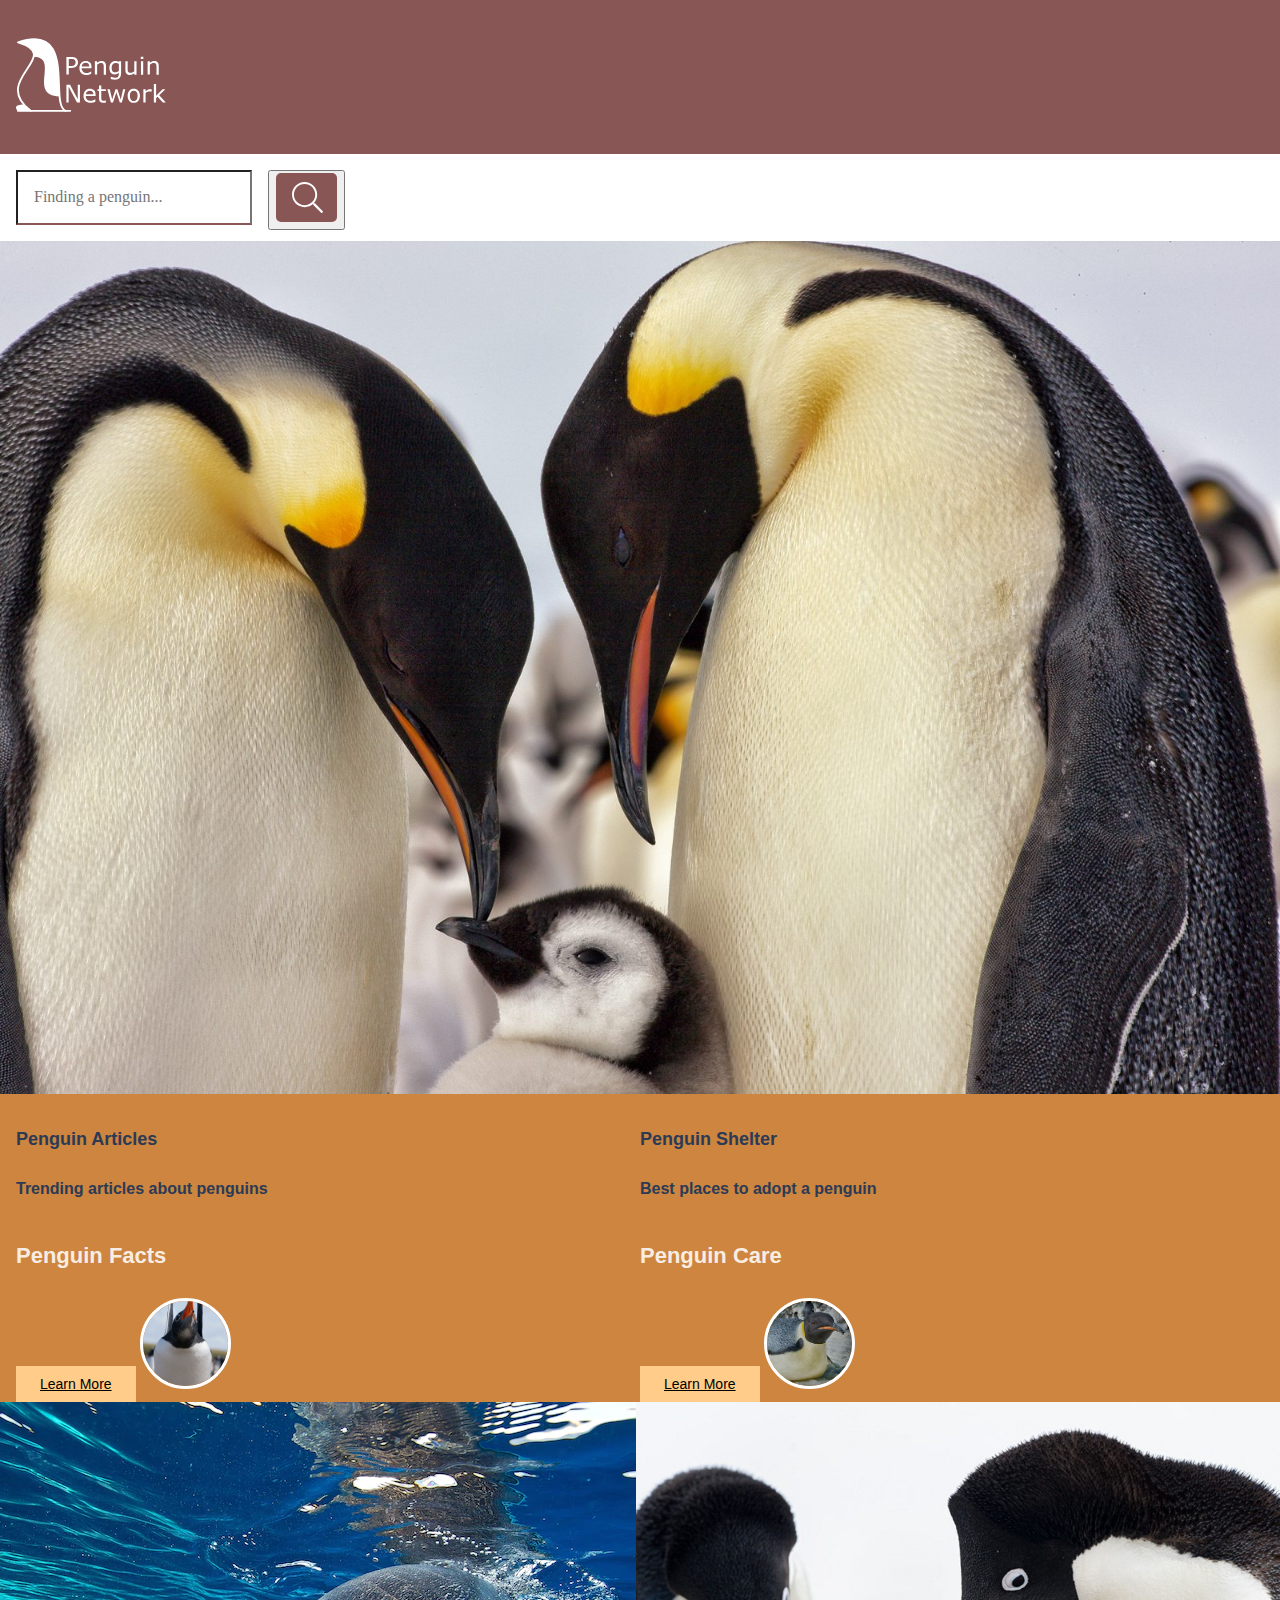
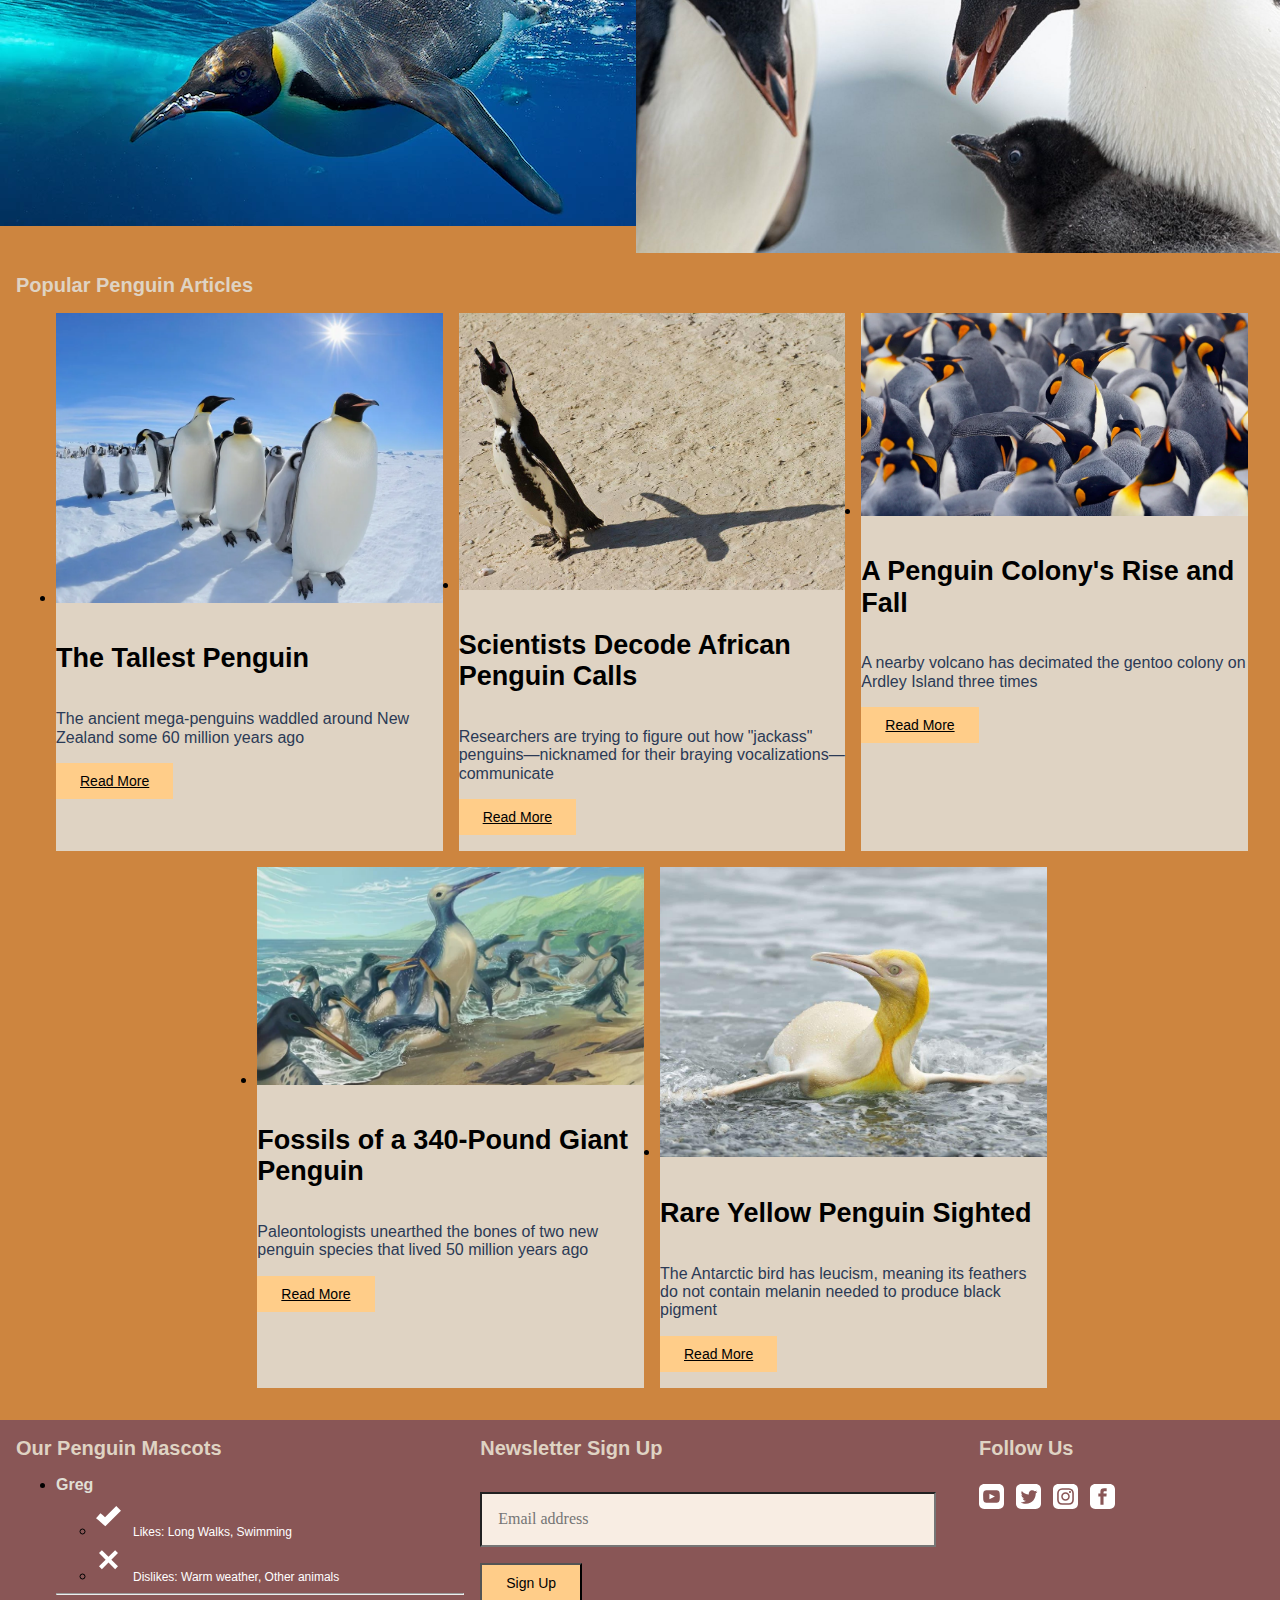
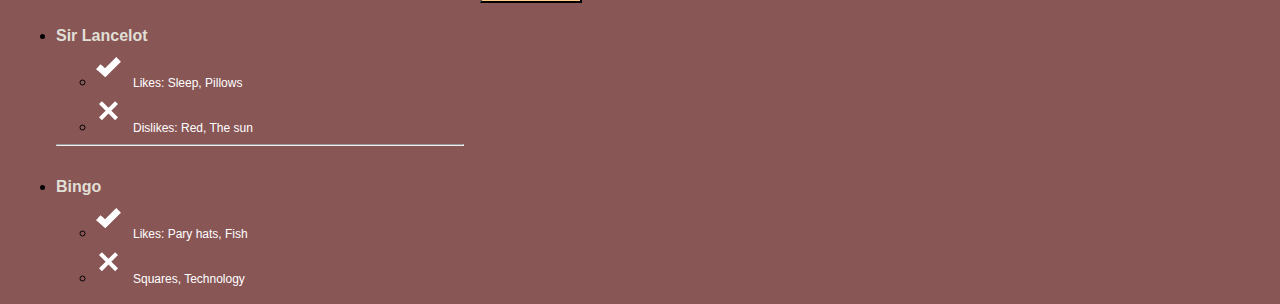
==== deploy/index.html @ 0d928af8 "ee" ====
<!doctype html>
<html lang="en">

  <head>
    <meta charset="UTF-8">
    <meta name="viewport" content="width=device-width, initial-scale=1.0">
    <meta http-equiv="X-UA-Compatible" content="ie=edge">
    <link rel="stylesheet" href="css/styles.css">
    <title>Penguin Network</title>
  </head>

  <body>

<!---HEADER -->

  <header class="header">
    <div class="container">
      <div class="content">
        <img class="pn" src="img/icon/pn.svg" alt="logo">
      </div>
    </div>
  </header>

<!---SEARCH BAR-->
<section class="background-white">
   <div class="container">
      <div class="content">
        <form action="#">
          <input class="search" type="text" placeholder="Finding a penguin..." name="search">
          <button class="search-icon" type="submit"><img src="img/icon/searchicon.svg" alt="search icon"></button>
        </form>
      </div>
    </div>
</section>

<!--- HERO  -->
<section>
  <img class="large-images" src="img/main/penguinhero.jpeg" alt="hero image">
  
<!--- UNDER HERO-->  
    <div class="container">
      <div class="infopage content">
        
        <div class="trending">
          <h5 class="penguin18">Penguin Articles</h5>
          <p class="penguin16">Trending articles about penguins</p>
        </div>
          <a href="#" hidden>Details <img class="icon" src="img/icon/arrow.svg" alt="right chevron width="></a>
     
         <div class="shelter">
          <h5 class="penguin18">Penguin Shelter</h5>
          <p class="penguin16">Best places to adopt a penguin</p>
         </div>
           <a href="#" hidden>Details <img src="img/icon/arrow.svg" alt="right chevron width="></a>  
     
      </div>
        
     </div>

     
</section>

<!-- MIDDLE BARS-->
<section>
  <div class="container">
  <div class="middle content">

  
          <div class="facts">
            <h4 class="h4">Penguin Facts</h4>
            <a href="#" class="button">Learn More</a>
            <img class="round-img" src="img/main/penguincircle1.jpeg" alt="penguin shouting">
        </div>


    
     
          <div class="care">
            <h4 class="h4">Penguin Care</h4>
            <a href="#" class="button">Learn More</a>
          <img class="round-img" src="img/main/penguincircle2.jpeg" alt="blank faced penguin">
        </div>
   
      </div>
  </div>
</section>

<!--- MAIN IMAGES-->
<section class="center">
  <div>
   <img class="swim large-images" src="img/main/penguinmain1.png" alt="penguin swimming">
  </div>

  <div>
    <img class="three large-images" src="img/main/penguinmain2.jpeg" alt="wide eyed penguins">
  </div>

  <div>
  <img hidden class="large-images" src="img/main/penguinmain3.jpeg" alt="three penguins">
  </div>

</section>

<!--- ARTICLE SECTION-->
<section>
  <div class="articles container">
    <div class="content">
  <h2 class="h2">Popular Penguin Articles</h2>

<!--- ARTICLES -->
    <ul>
      <li class="tall article">
        <img class="large-images" src="img/main/penguinarticle1.png" alt="the tallest penguin">
          <h4 class="article-name">The Tallest Penguin</h4>
          <p class="article-text">The ancient mega-penguins waddled around New Zealand some 60 million years ago</p>
          <a href="#" class="button">Read More</a>
      </li>


      <li class="call article">
        <img class="large-images" src="img/main/penguinarticle2.jpeg" alt="penguin call">      
           <h4 class="article-name">Scientists Decode African Penguin Calls</h4>
           <p class="article-text">Researchers are trying to figure out how "jackass" penguins—nicknamed for their braying vocalizations—communicate</p>
           <a href="#" class="button">Read More</a>    
      </li>
  

      <li class="rise article">
        <img class="large-images" src="img/main/penguinarticle3.png" alt="penguin colony">
           <h4 class="article-name">A Penguin Colony's Rise and Fall</h4>
           <p class="article-text">A nearby volcano has decimated the gentoo colony on Ardley Island three times</p>
           <a href="#" class="button">Read More</a>
      </li>

      <li class="fossil article">
        <img class="large-images" src="img/main/penguinarticle4.png" alt="penguin fossil">
          <h4 class="article-name">Fossils of a 340-Pound Giant Penguin</h4>
          <p class="article-text">Paleontologists unearthed the bones of two new penguin species that lived 50 million years ago</p>
          <a href="#" class="button">Read More</a>
      </li>
        
      <li class="rare article">
        <img class="large-images" src="img/main/penguinarticle5.jpeg" alt="yellow penguin">
          <h4 class="article-name">Rare Yellow Penguin Sighted</h4>
          <p class="article-text">The Antarctic bird has leucism, meaning its feathers do not contain melanin needed to produce black pigment</p>
          <a href="#" class="button">Read More</a>
      </li>
    </ul>
  </div>
</div>

  </section>


<!---FOOTER-->

<!--PENGUIN NAMES-->
<footer class="background-red">
  <div class="container">
    <div class="bottom content">

      <div>
        <h2 class="h2">Our Penguin Mascots</h2>
         
        <div class="greg">
          <ul class="greg">
            <li><span class="penguin-name">Greg</span>
              <ul>
                <li>
                  <img class="icon" src="img/icon/checkmark.svg" alt="checkmark">
                  <span class="text">Likes: Long Walks, Swimming</span>
                </li>

                <li>
                  <img class="icon" src="img/icon/x.svg" alt="x">
                  <span class="text">Dislikes: Warm weather, Other animals</span>
                </li>
              </ul>
              <hr>
            </li>
          </ul>
        </div>
      </div>


      <div class="sir">
        <ul>
        <li><span class="penguin-name">Sir Lancelot</span>
          <ul>
            <li>
              <img class="icon" src="img/icon/checkmark.svg" alt="checkmark">
              <span class="text">Likes: Sleep, Pillows</span>
              </li>
              
              <li>
              <img class="icon" src="img/icon/x.svg" alt="x">
              <span class="text">Dislikes: Red, The sun</span>
              </li>
            </ul>
            <hr>
        </li>
      </ul>
     </div>


     <div class="bingo">
      <ul>
        <li><span class="penguin-name">Bingo</span>
          <ul>
            <li>
              <img class="icon" src="img/icon/checkmark.svg" alt="checkmark">
              <span class="text">Likes: Pary hats, Fish</span>
            </li>
              <li>
                <img class="icon" src="img/icon/x.svg" alt="x">
                <span class="text">Squares, Technology</span>
              </li>
           </ul>
          </li>
         </ul>
        </div>


<!--SIGN UP-->
<div class="container">
  <div class="content">
    <div class="signup">
    <h2 class="h2">Newsletter Sign Up</h2>
        <form action="#">
          <input class="input" type="text" placeholder="Email address" name="mail" required>
      
            <input type="button" class="button" value="Sign Up">
    
      </form>
    </div>
 </div>
</div>


<!-- SOCIAL MEDIA-->
<div class="container">
  <div class="content">
    <div class="follow">
      <h2 class="h2">Follow Us</h2>
        <img class="icon" src="img/icon/youtube.svg" alt="youtube icon">
        <img class="icon" src="img/icon/twitter.svg" alt="twitter icon">
        <img class="icon" src="img/icon/instagram.svg" alt="instagram icon">
        <img class="icon" src="img/icon/facebook.svg" alt="facebook icon">
    </div>
   </div>
  </div>


   </div>
   </div>




</footer>


    <script src="js/scripts-min.js"></script>
  </body>
</html>
---- deploy/css/styles.css ----
/* =============
    Mixins
============= */
/* ---------------- Font Sizing ---------------- */
html {
  font-size: 100%;
}

/* ---------------- Media Queries ---------------- */
/* =============
    Variables
============= */
/*! normalize.css v8.0.1 | MIT License | github.com/necolas/normalize.css */
/* Document
   ========================================================================== */
/**
 * 1. Correct the line height in all browsers.
 * 2. Prevent adjustments of font size after orientation changes in iOS.
 */
html {
  line-height: 1.15; /* 1 */
  -webkit-text-size-adjust: 100%; /* 2 */
}

/* Sections
   ========================================================================== */
/**
 * Remove the margin in all browsers.
 */
body {
  margin: 0;
}

/**
 * Render the `main` element consistently in IE.
 */
main {
  display: block;
}

/**
 * Correct the font size and margin on `h1` elements within `section` and
 * `article` contexts in Chrome, Firefox, and Safari.
 */
h1 {
  font-size: 2em;
  margin: 0.67em 0;
}

/* Grouping content
   ========================================================================== */
/**
 * 1. Add the correct box sizing in Firefox.
 * 2. Show the overflow in Edge and IE.
 */
hr {
  box-sizing: content-box; /* 1 */
  height: 0; /* 1 */
  overflow: visible; /* 2 */
}

/**
 * 1. Correct the inheritance and scaling of font size in all browsers.
 * 2. Correct the odd `em` font sizing in all browsers.
 */
pre {
  font-family: monospace, monospace; /* 1 */
  font-size: 1em; /* 2 */
}

/* Text-level semantics
   ========================================================================== */
/**
 * Remove the gray background on active links in IE 10.
 */
a {
  background-color: transparent;
}

/**
 * 1. Remove the bottom border in Chrome 57-
 * 2. Add the correct text decoration in Chrome, Edge, IE, Opera, and Safari.
 */
abbr[title] {
  border-bottom: none; /* 1 */
  text-decoration: underline; /* 2 */
  text-decoration: underline dotted; /* 2 */
}

/**
 * Add the correct font weight in Chrome, Edge, and Safari.
 */
b,
strong {
  font-weight: bolder;
}

/**
 * 1. Correct the inheritance and scaling of font size in all browsers.
 * 2. Correct the odd `em` font sizing in all browsers.
 */
code,
kbd,
samp {
  font-family: monospace, monospace; /* 1 */
  font-size: 1em; /* 2 */
}

/**
 * Add the correct font size in all browsers.
 */
small {
  font-size: 80%;
}

/**
 * Prevent `sub` and `sup` elements from affecting the line height in
 * all browsers.
 */
sub,
sup {
  font-size: 75%;
  line-height: 0;
  position: relative;
  vertical-align: baseline;
}

sub {
  bottom: -0.25em;
}

sup {
  top: -0.5em;
}

/* Embedded content
   ========================================================================== */
/**
 * Remove the border on images inside links in IE 10.
 */
img {
  border-style: none;
}

/* Forms
   ========================================================================== */
/**
 * 1. Change the font styles in all browsers.
 * 2. Remove the margin in Firefox and Safari.
 */
button,
input,
optgroup,
select,
textarea {
  font-family: inherit; /* 1 */
  font-size: 100%; /* 1 */
  line-height: 1.15; /* 1 */
  margin: 0; /* 2 */
}

/**
 * Show the overflow in IE.
 * 1. Show the overflow in Edge.
 */
button,
input { /* 1 */
  overflow: visible;
}

/**
 * Remove the inheritance of text transform in Edge, Firefox, and IE.
 * 1. Remove the inheritance of text transform in Firefox.
 */
button,
select { /* 1 */
  text-transform: none;
}

/**
 * Correct the inability to style clickable types in iOS and Safari.
 */
button,
[type=button],
[type=reset],
[type=submit] {
  -webkit-appearance: button;
}

/**
 * Remove the inner border and padding in Firefox.
 */
button::-moz-focus-inner,
[type=button]::-moz-focus-inner,
[type=reset]::-moz-focus-inner,
[type=submit]::-moz-focus-inner {
  border-style: none;
  padding: 0;
}

/**
 * Restore the focus styles unset by the previous rule.
 */
button:-moz-focusring,
[type=button]:-moz-focusring,
[type=reset]:-moz-focusring,
[type=submit]:-moz-focusring {
  outline: 1px dotted ButtonText;
}

/**
 * Correct the padding in Firefox.
 */
fieldset {
  padding: 0.35em 0.75em 0.625em;
}

/**
 * 1. Correct the text wrapping in Edge and IE.
 * 2. Correct the color inheritance from `fieldset` elements in IE.
 * 3. Remove the padding so developers are not caught out when they zero out
 *    `fieldset` elements in all browsers.
 */
legend {
  box-sizing: border-box; /* 1 */
  color: inherit; /* 2 */
  display: table; /* 1 */
  max-width: 100%; /* 1 */
  padding: 0; /* 3 */
  white-space: normal; /* 1 */
}

/**
 * Add the correct vertical alignment in Chrome, Firefox, and Opera.
 */
progress {
  vertical-align: baseline;
}

/**
 * Remove the default vertical scrollbar in IE 10+.
 */
textarea {
  overflow: auto;
}

/**
 * 1. Add the correct box sizing in IE 10.
 * 2. Remove the padding in IE 10.
 */
[type=checkbox],
[type=radio] {
  box-sizing: border-box; /* 1 */
  padding: 0; /* 2 */
}

/**
 * Correct the cursor style of increment and decrement buttons in Chrome.
 */
[type=number]::-webkit-inner-spin-button,
[type=number]::-webkit-outer-spin-button {
  height: auto;
}

/**
 * 1. Correct the odd appearance in Chrome and Safari.
 * 2. Correct the outline style in Safari.
 */
[type=search] {
  -webkit-appearance: textfield; /* 1 */
  outline-offset: -2px; /* 2 */
}

/**
 * Remove the inner padding in Chrome and Safari on macOS.
 */
[type=search]::-webkit-search-decoration {
  -webkit-appearance: none;
}

/**
 * 1. Correct the inability to style clickable types in iOS and Safari.
 * 2. Change font properties to `inherit` in Safari.
 */
::-webkit-file-upload-button {
  -webkit-appearance: button; /* 1 */
  font: inherit; /* 2 */
}

/* Interactive
   ========================================================================== */
/*
 * Add the correct display in Edge, IE 10+, and Firefox.
 */
details {
  display: block;
}

/*
 * Add the correct display in all browsers.
 */
summary {
  display: list-item;
}

/* Misc
   ========================================================================== */
/**
 * Add the correct display in IE 10+.
 */
template {
  display: none;
}

/**
 * Add the correct display in IE 10.
 */
[hidden] {
  display: none;
}

/* =============
    Base
============= */
.large-images {
  width: 100%;
}

.container {
  display: grid;
  grid-template-columns: 16px auto 16px;
  grid-template-areas: ". content .";
}

.content {
  grid-area: content;
}

.background {
  background-color: #5B4848;
}

.background-white {
  background-color: white;
}

.background-tan {
  background-color: #DFD3C3;
}

.background-darktan {
  background-color: #D0B8A8;
}

.background-red {
  background-color: #895656;
}

body {
  background-color: red;
}

@media (min-width: 576px) {
  body {
    background-color: green;
  }
}
@media (min-width: 768px) {
  body {
    background-color: purple;
  }
}
@media (min-width: 992px) {
  body {
    background-color: indianred;
  }
}
@media (min-width: 1200px) {
  body {
    background-color: peru;
  }
}
@media (min-width: 1400px) {
  body {
    background-color: blue;
  }
}
/* =============
    Typography
============= */
.h2 {
  color: #DFD3C3;
  font-family: "Oxygen", sans-serif;
  font-size: 20px;
  font-weight: bold;
}

.penguin-name {
  color: #E0DFD5;
  font-family: "Oxygen", sans-serif;
  font-size: 16px;
  font-weight: bold;
}

.article-name {
  color: #000000;
  font-family: "Oxygen", sans-serif;
  font-size: 27px;
  font-weight: bold;
}

.article-text {
  color: #2B3A55;
  font-family: "Oxygen", sans-serif;
  font-size: 16px;
}

.text {
  color: #FFFFFF;
  font-family: "Oxygen", sans-serif;
  font-size: 12px;
}

.h4 {
  color: #F8EDE3;
  font-family: "Oxygen", sans-serif;
  font-size: 22px;
}

.penguin18 {
  color: #2B3A55;
  font-family: "Oxygen", sans-serif;
  font-size: 18px;
  font-weight: bold;
}

.penguin16 {
  color: #2B3A55;
  font-family: "Oxygen", sans-serif;
  font-size: 16px;
  font-weight: bold;
}

/* =============
    Buttons
============= */
.button {
  background-color: #FFCD89;
  color: #000000;
  padding: 10px 24px;
  text-align: center;
  display: inline-block;
  font-family: "Oxygen", sans-serif;
  font-size: 14px;
}

.input {
  padding: 16px 16px;
  margin-top: 16px;
  margin-bottom: 16px;
  background-color: #F8EDE3;
  color: #2B3A55;
  width: 90%;
}

.icon {
  width: 25px;
  height: 25px;
  margin-top: 8px;
  margin-bottom: 8px;
  margin-right: 8px;
}

.search {
  background-color: #FFFFFF;
  padding: 16px 16px;
  margin-top: 16px;
  margin-bottom: 16px;
  color: #895656;
  width: max-content;
  border-bottom: 2px solid #895656;
}

.search-icon {
  margin-top: 16px;
  margin-bottom: 16px;
  margin-left: 16px;
  margin-right: 16px;
  position: absolute;
}

.pn {
  width: 150px;
  height: 150px;
}

/* =============
    Forms
============= */
[type=text], [type=password], [type=date], [type=datetime], [type=datetime-local], [type=month], [type=week], [type=email], [type=number], [type=search], [type=tel], [type=time], [type=url], [type=color], textarea {
  box-shadow: none;
}

[type=text]:focus, [type=password]:focus, [type=date]:focus, [type=datetime]:focus, [type=datetime-local]:focus, [type=month]:focus, [type=week]:focus, [type=email]:focus, [type=number]:focus, [type=search]:focus, [type=tel]:focus, [type=time]:focus, [type=url]:focus, [type=color]:focus, textarea:focus {
  box-shadow: none;
}

input[type=text],
input[type=email],
input[type=password],
textarea {
  -webkit-appearance: none;
}

/* =============
    Navigation
============= */
/* =============
    Header
============= */
.header {
  background-color: #895656;
  width: 100%;
}

/* =============
    Footer
============= */
.footer {
  background-color: #895656;
  margin-top: 24px;
  margin-right: 16px;
  margin-left: 16px;
  padding-top: 16px;
  padding-bottom: 16px;
}

.right {
  position: absolute;
  left: 71%;
}

@media (min-width: 768px) {
  .bottom {
    display: grid;
    grid-template-columns: repeat(2 1fr);
    grid-template-areas: "m1 m2" "m3 m4" "m5 .";
  }
  .bottom .greg {
    grid-area: m1;
  }
  .bottom .signup {
    grid-area: m2;
  }
  .bottom .sir {
    grid-area: m3;
  }
  .bottom .follow {
    grid-area: m4;
  }
  .bottom .bingo {
    grid-area: m5;
  }
}
@media (min-width: 992px) {
  .bottom {
    display: grid;
    grid-template-columns: repeat(2 1fr);
    grid-template-areas: "m1 m2" "m3 m4" "m5 .";
  }
  .bottom .greg {
    grid-area: m1;
  }
  .bottom .signup {
    grid-area: m2;
  }
  .bottom .sir {
    grid-area: m3;
  }
  .bottom .follow {
    grid-area: m4;
  }
  .bottom .bingo {
    grid-area: m5;
  }
}
@media (min-width: 1200px) {
  .bottom {
    display: grid;
    grid-template-columns: repeat(3 1fr);
    grid-template-areas: "m1 m2 m4" "m3 . ." "m5 . .";
  }
  .bottom .greg {
    grid-area: m1;
  }
  .bottom .signup {
    grid-area: m2;
  }
  .bottom .sir {
    grid-area: m3;
  }
  .bottom .follow {
    grid-area: m4;
  }
  .bottom .bingo {
    grid-area: m5;
  }
}

/* =============
    Articles
============= */
.article {
  background-color: #DFD3C3;
  padding-top: 0px;
  padding-right: 0px;
  padding-bottom: 16px;
  padding-left: 0px;
}

@media (min-width: 768px) {
  .articles ul {
    display: grid;
    grid-template-columns: 4 repeat 1fr;
    grid-template-areas: "a1 a1 a2 a2" "a3 a3 a4 a4" ". a5 a5 .";
  }
  .articles ul .tall {
    grid-area: a1;
  }
  .articles ul .call {
    grid-area: a2;
  }
  .articles ul .rise {
    grid-area: a3;
  }
  .articles ul .fossil {
    grid-area: a4;
  }
  .articles ul .rare {
    grid-area: a5;
  }
}
.articles ul .article {
  margin-right: 16px;
  margin-bottom: 16px;
}
@media (min-width: 1200px) {
  .articles ul {
    display: grid;
    grid-template-columns: repeat(6, 1fr);
    grid-template-areas: "a1 a1 a2 a2 a3 a3" ". a4 a4 a5 a5 .";
  }
  .articles ul .tall {
    grid-area: a1;
  }
  .articles ul .call {
    grid-area: a2;
  }
  .articles ul .rise {
    grid-area: a3;
  }
  .articles ul .fossil {
    grid-area: a4;
  }
  .articles ul .rare {
    grid-area: a5;
  }
}
/* =============
    Hero
============= */
@media (min-width: 768px) {
  .infopage {
    display: grid;
    grid-template-columns: repeat(5 1fr);
    grid-template-areas: "uh1 uh1 uh2 uh2 uh2";
  }
  .infopage .trending {
    grid-area: uh1;
  }
  .infopage .shelter {
    grid-area: uh2;
  }
}
@media (min-width: 992px) {
  .infopage {
    display: grid;
    grid-template-columns: repeat(2 1fr);
    grid-template-areas: "uh1 uh2";
  }
  .infopage .trending {
    grid-area: uh1;
  }
  .infopage .shelter {
    grid-area: uh2;
  }
}
@media (min-width: 1200px) {
  .infopage {
    display: grid;
    grid-template-columns: 1fr 1fr;
  }
}
@media (min-width: 1400px) {
  .infopage {
    display: grid;
    grid-template-columns: 1fr 1fr;
  }
}

@media (min-width: 768px) {
  .center {
    display: grid;
    grid-template-columns: repeat(4 1fr);
    grid-template-areas: " ce1 ce1 ce2 ce2";
  }
  .center .swim {
    grid-area: ce1;
  }
  .center .three {
    grid-area: ce2;
  }
}
@media (min-width: 992px) {
  .center {
    display: grid;
    grid-template-columns: repeat(4 1fr);
    grid-template-areas: " ce1 ce1 ce2 ce2";
  }
  .center .swim {
    grid-area: ce1;
  }
  .center .three {
    grid-area: ce2;
  }
}
@media (min-width: 1200px) {
  .center {
    display: grid;
    grid-template-columns: repeat(5 1fr);
    grid-template-areas: " ce1 ce1 ce1 ce2 ce2";
  }
  .center .swim {
    grid-area: ce1;
  }
  .center .three {
    grid-area: ce2;
  }
}
@media (min-width: 1400px) {
  .center {
    display: grid;
    grid-template-columns: 1fr 1fr;
  }
}

/* =============
    Middle Bars
============= */
.round-img {
  border-radius: 50px;
  object-fit: cover;
  object-position: 95% 100%;
  border-color: #FFFFFF;
  border-style: solid;
  width: 85px;
  height: 85px;
}

.section-middle {
  background-color: #895656;
  margin-top: 16px;
  margin-bottom: 16px;
  padding-top: 8px;
  padding-bottom: 8px;
}

@media (min-width: 768px) {
  .middle {
    display: grid;
    grid-template-columns: repeat(4 1fr);
    grid-template-areas: "f1 f1 f2 f2";
  }
  .middle .facts {
    grid-area: f1;
  }
  .middle .care {
    grid-area: f2;
  }
}
@media (min-width: 992px) {
  .middle {
    display: grid;
    grid-template-columns: repeat(4 1fr);
    grid-template-areas: "f1 f1 f2 f2";
  }
  .middle .facts {
    grid-area: f1;
  }
  .middle .care {
    grid-area: f2;
  }
}
@media (min-width: 1200px) {
  .middle {
    display: grid;
    grid-template-columns: repeat(4 1fr);
    grid-template-areas: "f1 f1 f2 f2";
  }
  .middle .facts {
    grid-area: f1;
  }
  .middle .care {
    grid-area: f2;
  }
}
.row {
  display: grid;
  grid-template-columns: auto auto;
  grid-gap: 16px;
}
.row .icon {
  grid-row: 1/3;
}
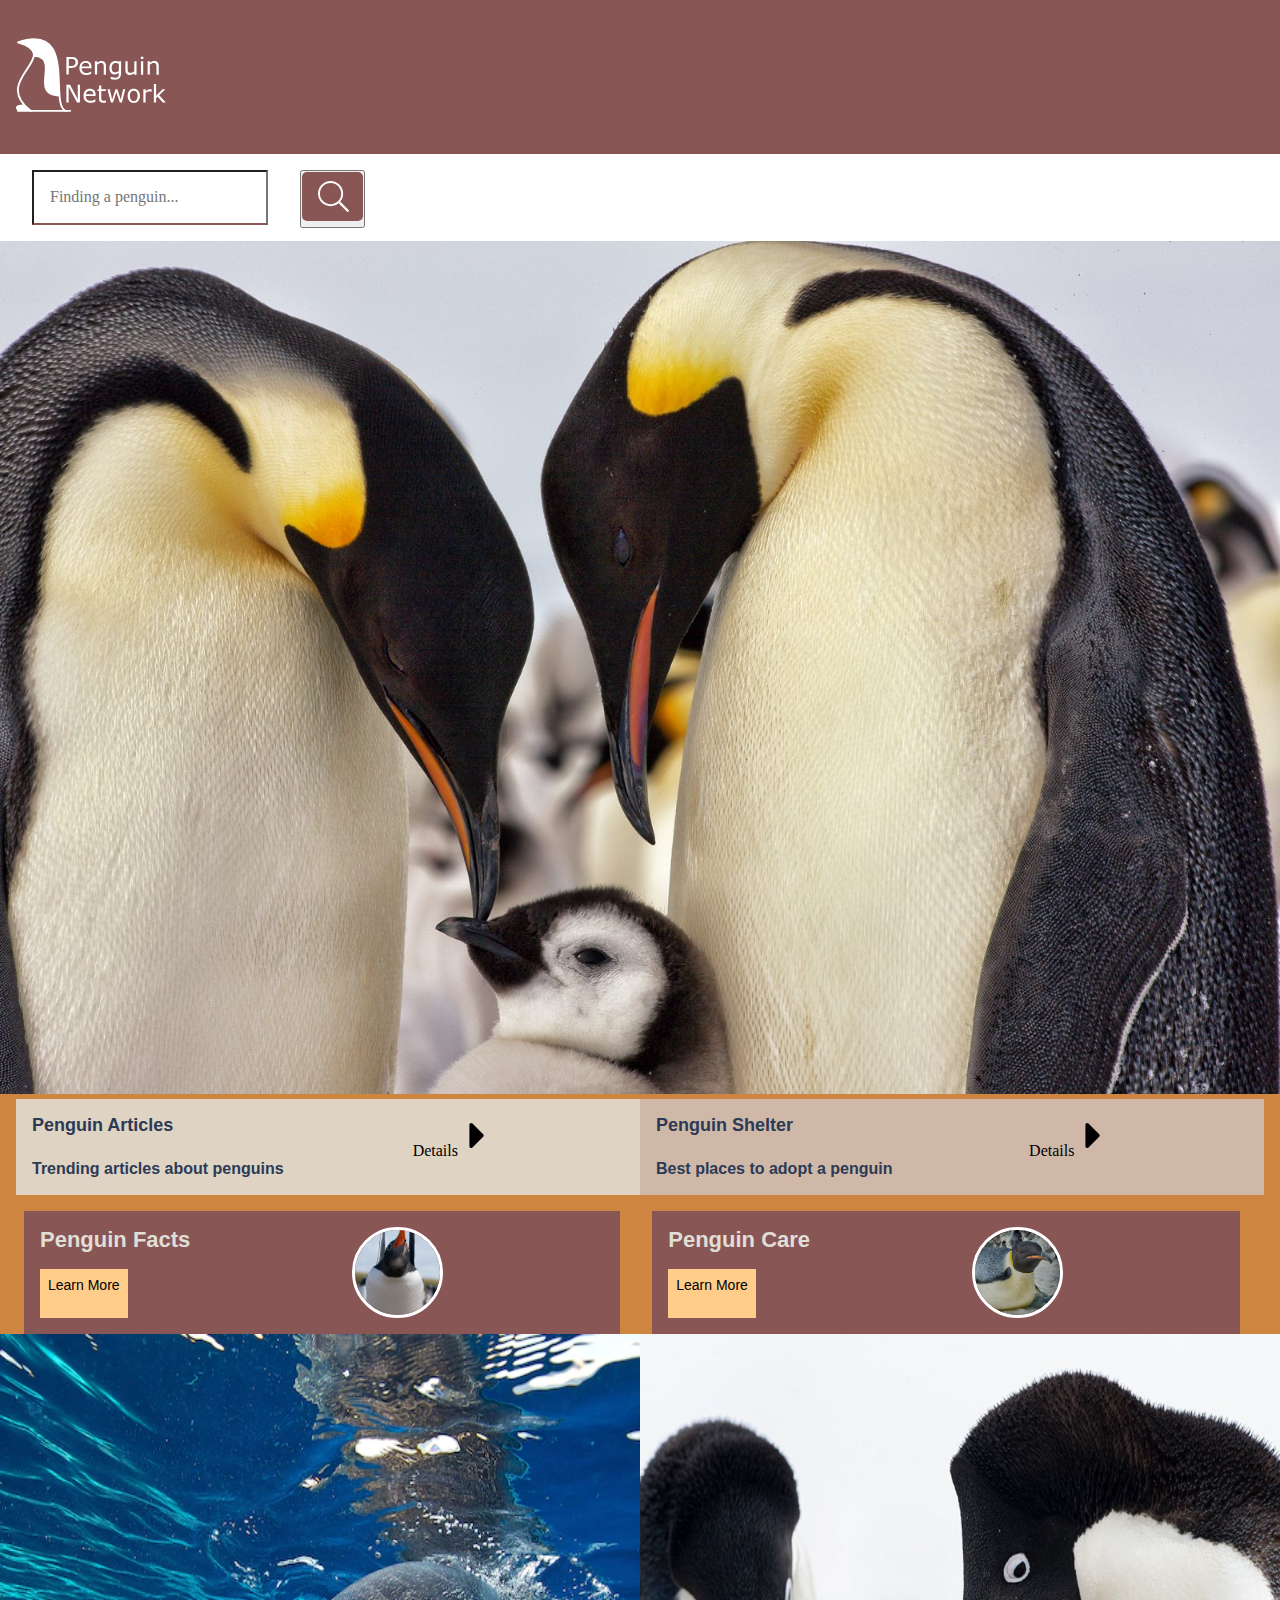
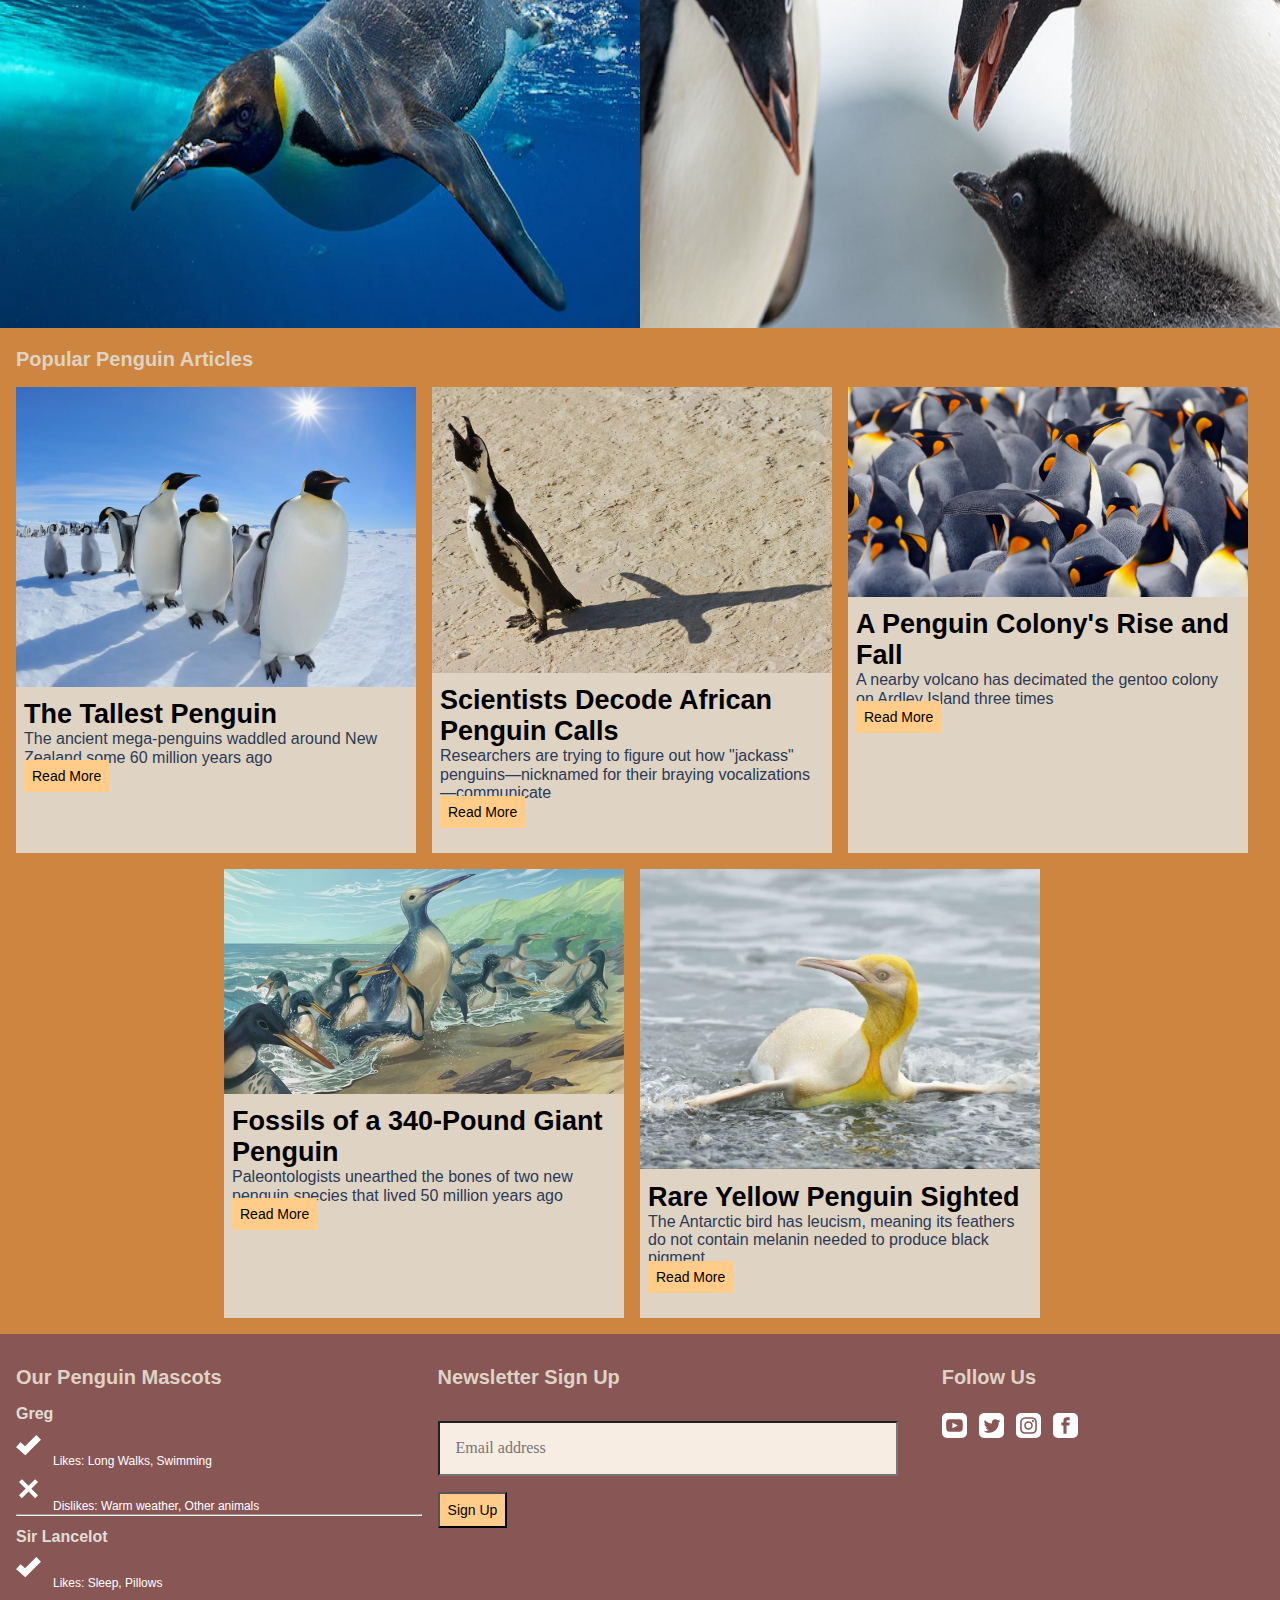
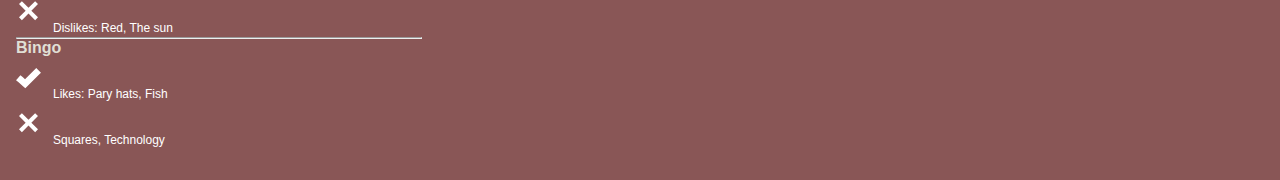
==== commit c4ad5ec7: "a" ====
--- a/deploy/index.html
+++ b/deploy/index.html
@@ -44,14 +44,16 @@
         <div class="trending">
           <h5 class="penguin18">Penguin Articles</h5>
           <p class="penguin16">Trending articles about penguins</p>
-        </div>
-          <a href="#" hidden>Details <img class="icon" src="img/icon/arrow.svg" alt="right chevron width="></a>
+          <a href="#">Details <img class="chevron icon" src="img/icon/arrow.svg" alt="right chevron"></a>
+        </div>
+         
      
          <div class="shelter">
           <h5 class="penguin18">Penguin Shelter</h5>
           <p class="penguin16">Best places to adopt a penguin</p>
+          <a href="#">Details <img class="chevron icon" src="img/icon/arrow.svg" alt="right chevron"></a>
          </div>
-           <a href="#" hidden>Details <img src="img/icon/arrow.svg" alt="right chevron width="></a>  
+
      
       </div>
         
@@ -66,19 +68,23 @@
   <div class="middle content">
 
   
-          <div class="facts">
-            <h4 class="h4">Penguin Facts</h4>
-            <a href="#" class="button">Learn More</a>
-            <img class="round-img" src="img/main/penguincircle1.jpeg" alt="penguin shouting">
+          <div class="bars facts section-middle">
+
+            <h4 class="texts h4">Penguin Facts</h4>
+            <a href="#" class="buttons button">Learn More</a>
+            
+            <img class="round round-img" src="img/main/penguincircle1.jpeg" alt="penguin shouting">
         </div>
 
 
     
      
-          <div class="care">
-            <h4 class="h4">Penguin Care</h4>
-            <a href="#" class="button">Learn More</a>
-          <img class="round-img" src="img/main/penguincircle2.jpeg" alt="blank faced penguin">
+          <div class="bars care section-middle">
+
+            <h4 class="texts h4">Penguin Care</h4>
+            <a href="#" class="buttons button">Learn More</a>
+            
+          <img class="round round-img" src="img/main/penguincircle2.jpeg" alt="blank faced penguin">
         </div>
    
       </div>
@@ -96,7 +102,7 @@
   </div>
 
   <div>
-  <img hidden class="large-images" src="img/main/penguinmain3.jpeg" alt="three penguins">
+  <img class="four large-images" src="img/main/penguinmain3.jpeg" alt="three penguins">
   </div>
 
 </section>
@@ -111,39 +117,49 @@
     <ul>
       <li class="tall article">
         <img class="large-images" src="img/main/penguinarticle1.png" alt="the tallest penguin">
+         <div class="article-box">
           <h4 class="article-name">The Tallest Penguin</h4>
           <p class="article-text">The ancient mega-penguins waddled around New Zealand some 60 million years ago</p>
           <a href="#" class="button">Read More</a>
+        </div>
       </li>
 
 
       <li class="call article">
         <img class="large-images" src="img/main/penguinarticle2.jpeg" alt="penguin call">      
+         <div class="article-box">
            <h4 class="article-name">Scientists Decode African Penguin Calls</h4>
            <p class="article-text">Researchers are trying to figure out how "jackass" penguins—nicknamed for their braying vocalizations—communicate</p>
            <a href="#" class="button">Read More</a>    
+         </div>  
       </li>
   
 
       <li class="rise article">
         <img class="large-images" src="img/main/penguinarticle3.png" alt="penguin colony">
-           <h4 class="article-name">A Penguin Colony's Rise and Fall</h4>
+        <div class="article-box">
+          <h4 class="article-name">A Penguin Colony's Rise and Fall</h4>
            <p class="article-text">A nearby volcano has decimated the gentoo colony on Ardley Island three times</p>
            <a href="#" class="button">Read More</a>
+        </div>   
       </li>
 
       <li class="fossil article">
         <img class="large-images" src="img/main/penguinarticle4.png" alt="penguin fossil">
+        <div class="article-box">
           <h4 class="article-name">Fossils of a 340-Pound Giant Penguin</h4>
           <p class="article-text">Paleontologists unearthed the bones of two new penguin species that lived 50 million years ago</p>
           <a href="#" class="button">Read More</a>
+        </div>  
       </li>
         
       <li class="rare article">
         <img class="large-images" src="img/main/penguinarticle5.jpeg" alt="yellow penguin">
+        <div class="article-box">
           <h4 class="article-name">Rare Yellow Penguin Sighted</h4>
           <p class="article-text">The Antarctic bird has leucism, meaning its feathers do not contain melanin needed to produce black pigment</p>
           <a href="#" class="button">Read More</a>
+        </div>  
       </li>
     </ul>
   </div>
@@ -155,7 +171,7 @@
 <!---FOOTER-->
 
 <!--PENGUIN NAMES-->
-<footer class="background-red">
+<footer class="footer">
   <div class="container">
     <div class="bottom content">
 
--- a/deploy/css/styles.css
+++ b/deploy/css/styles.css
@@ -356,6 +356,21 @@
   background-color: #895656;
 }
 
+* {
+  margin: 0;
+  padding: 0;
+}
+
+ul li {
+  list-style: none;
+}
+
+a {
+  padding: 0;
+  text-decoration: none;
+  color: #000;
+}
+
 body {
   background-color: red;
 }
@@ -393,6 +408,7 @@
   font-family: "Oxygen", sans-serif;
   font-size: 20px;
   font-weight: bold;
+  margin: 16px 0px;
 }
 
 .penguin-name {
@@ -400,10 +416,11 @@
   font-family: "Oxygen", sans-serif;
   font-size: 16px;
   font-weight: bold;
+  margin: 16px 0px;
 }
 
 .article-name {
-  color: #000000;
+  color: #000;
   font-family: "Oxygen", sans-serif;
   font-size: 27px;
   font-weight: bold;
@@ -416,13 +433,13 @@
 }
 
 .text {
-  color: #FFFFFF;
+  color: #fff;
   font-family: "Oxygen", sans-serif;
   font-size: 12px;
 }
 
 .h4 {
-  color: #F8EDE3;
+  color: #E0DFD5;
   font-family: "Oxygen", sans-serif;
   font-size: 22px;
 }
@@ -446,12 +463,12 @@
 ============= */
 .button {
   background-color: #FFCD89;
-  color: #000000;
-  padding: 10px 24px;
+  color: #000;
+  padding: 8px;
   text-align: center;
-  display: inline-block;
   font-family: "Oxygen", sans-serif;
   font-size: 14px;
+  width: fit-content;
 }
 
 .input {
@@ -471,13 +488,37 @@
   margin-right: 8px;
 }
 
+.pn {
+  width: 150px;
+  height: 150px;
+}
+
+/* =============
+    Forms
+============= */
+[type=text], [type=password], [type=date], [type=datetime], [type=datetime-local], [type=month], [type=week], [type=email], [type=number], [type=search], [type=tel], [type=time], [type=url], [type=color], textarea {
+  box-shadow: none;
+}
+
+[type=text]:focus, [type=password]:focus, [type=date]:focus, [type=datetime]:focus, [type=datetime-local]:focus, [type=month]:focus, [type=week]:focus, [type=email]:focus, [type=number]:focus, [type=search]:focus, [type=tel]:focus, [type=time]:focus, [type=url]:focus, [type=color]:focus, textarea:focus {
+  box-shadow: none;
+}
+
+input[type=text],
+input[type=email],
+input[type=password],
+textarea {
+  -webkit-appearance: none;
+}
+
+/* =============
+    Navigation
+============= */
 .search {
-  background-color: #FFFFFF;
+  background-color: white;
   padding: 16px 16px;
-  margin-top: 16px;
-  margin-bottom: 16px;
+  margin: 16px 16px;
   color: #895656;
-  width: max-content;
   border-bottom: 2px solid #895656;
 }
 
@@ -489,32 +530,6 @@
   position: absolute;
 }
 
-.pn {
-  width: 150px;
-  height: 150px;
-}
-
-/* =============
-    Forms
-============= */
-[type=text], [type=password], [type=date], [type=datetime], [type=datetime-local], [type=month], [type=week], [type=email], [type=number], [type=search], [type=tel], [type=time], [type=url], [type=color], textarea {
-  box-shadow: none;
-}
-
-[type=text]:focus, [type=password]:focus, [type=date]:focus, [type=datetime]:focus, [type=datetime-local]:focus, [type=month]:focus, [type=week]:focus, [type=email]:focus, [type=number]:focus, [type=search]:focus, [type=tel]:focus, [type=time]:focus, [type=url]:focus, [type=color]:focus, textarea:focus {
-  box-shadow: none;
-}
-
-input[type=text],
-input[type=email],
-input[type=password],
-textarea {
-  -webkit-appearance: none;
-}
-
-/* =============
-    Navigation
-============= */
 /* =============
     Header
 ============= */
@@ -528,11 +543,7 @@
 ============= */
 .footer {
   background-color: #895656;
-  margin-top: 24px;
-  margin-right: 16px;
-  margin-left: 16px;
-  padding-top: 16px;
-  padding-bottom: 16px;
+  padding: 16px 0px 32px 0px;
 }
 
 .right {
@@ -666,20 +677,60 @@
     grid-area: a5;
   }
 }
+.article-box {
+  padding: 8px 8px 16px 8px;
+}
+
 /* =============
     Hero
 ============= */
+.infopage .trending {
+  background-color: #DFD3C3;
+  padding: 16px 16px;
+}
+.infopage .shelter {
+  background-color: #D0B8A8;
+  padding: 16px 16px 24px;
+}
 @media (min-width: 768px) {
   .infopage {
     display: grid;
-    grid-template-columns: repeat(5 1fr);
-    grid-template-areas: "uh1 uh1 uh2 uh2 uh2";
+    grid-template-columns: repeat(3 1fr);
+    grid-template-areas: "uh1 uh2  uh2";
   }
   .infopage .trending {
     grid-area: uh1;
+    background-color: #DFD3C3;
+    padding: 16px 16px;
+    display: grid;
+    grid-template-columns: repeat 2 1fr;
+    grid-template-areas: "pt1 pt3" "pt2 pt3";
+  }
+  .infopage .trending .penguin18 {
+    grid-area: pt1;
+  }
+  .infopage .trending .penguin16 {
+    grid-area: pt2;
+  }
+  .infopage .trending .chevron {
+    grid-area: pt3;
   }
   .infopage .shelter {
     grid-area: uh2;
+    background-color: #D0B8A8;
+    padding: 16px 16px 16px;
+    display: grid;
+    grid-template-columns: repeat 2 1fr;
+    grid-template-areas: "pt1 pt3" "pt2 pt3";
+  }
+  .infopage .shelter .penguin18 {
+    grid-area: pt1;
+  }
+  .infopage .shelter .penguin16 {
+    grid-area: pt2;
+  }
+  .infopage .shelter .chevron {
+    grid-area: pt3;
   }
 }
 @media (min-width: 992px) {
@@ -690,9 +741,11 @@
   }
   .infopage .trending {
     grid-area: uh1;
+    background-color: #DFD3C3;
   }
   .infopage .shelter {
     grid-area: uh2;
+    background-color: #D0B8A8;
   }
 }
 @media (min-width: 1200px) {
@@ -716,9 +769,14 @@
   }
   .center .swim {
     grid-area: ce1;
+    height: 594px;
   }
   .center .three {
     grid-area: ce2;
+    height: 594px;
+  }
+  .center .four {
+    display: none;
   }
 }
 @media (min-width: 992px) {
@@ -733,6 +791,9 @@
   .center .three {
     grid-area: ce2;
   }
+  .center .four {
+    display: none;
+  }
 }
 @media (min-width: 1200px) {
   .center {
@@ -746,11 +807,24 @@
   .center .three {
     grid-area: ce2;
   }
+  .center .four {
+    display: none;
+  }
 }
 @media (min-width: 1400px) {
   .center {
     display: grid;
-    grid-template-columns: 1fr 1fr;
+    grid-template-columns: repeat(6 1fr);
+    grid-template-areas: " ce1 ce1 ce1 ce1 ce2 ce2" " ce1 ce1 ce1 ce1 ce3 ce3";
+  }
+  .center .swim {
+    grid-area: ce1;
+  }
+  .center .three {
+    grid-area: ce2;
+  }
+  .center .four {
+    grid-area: ce3;
   }
 }
 
@@ -765,14 +839,13 @@
   border-style: solid;
   width: 85px;
   height: 85px;
+  justify-content: right;
 }
 
 .section-middle {
   background-color: #895656;
-  margin-top: 16px;
-  margin-bottom: 16px;
-  padding-top: 8px;
-  padding-bottom: 8px;
+  margin: 16px 24px 0px 8px;
+  padding: 16px 16px 8px 8px;
 }
 
 @media (min-width: 768px) {
@@ -814,11 +887,18 @@
     grid-area: f2;
   }
 }
-.row {
+.bars {
   display: grid;
-  grid-template-columns: auto auto;
-  grid-gap: 16px;
-}
-.row .icon {
-  grid-row: 1/3;
-}
+  grid-template-columns: repeat(2 1fr);
+  grid-template-areas: "l1 l2" "l3 l2";
+  padding: 16px;
+}
+.bars .texts {
+  grid-area: l1;
+}
+.bars .round {
+  grid-area: l2;
+}
+.bars .buttons {
+  grid-area: l3;
+}
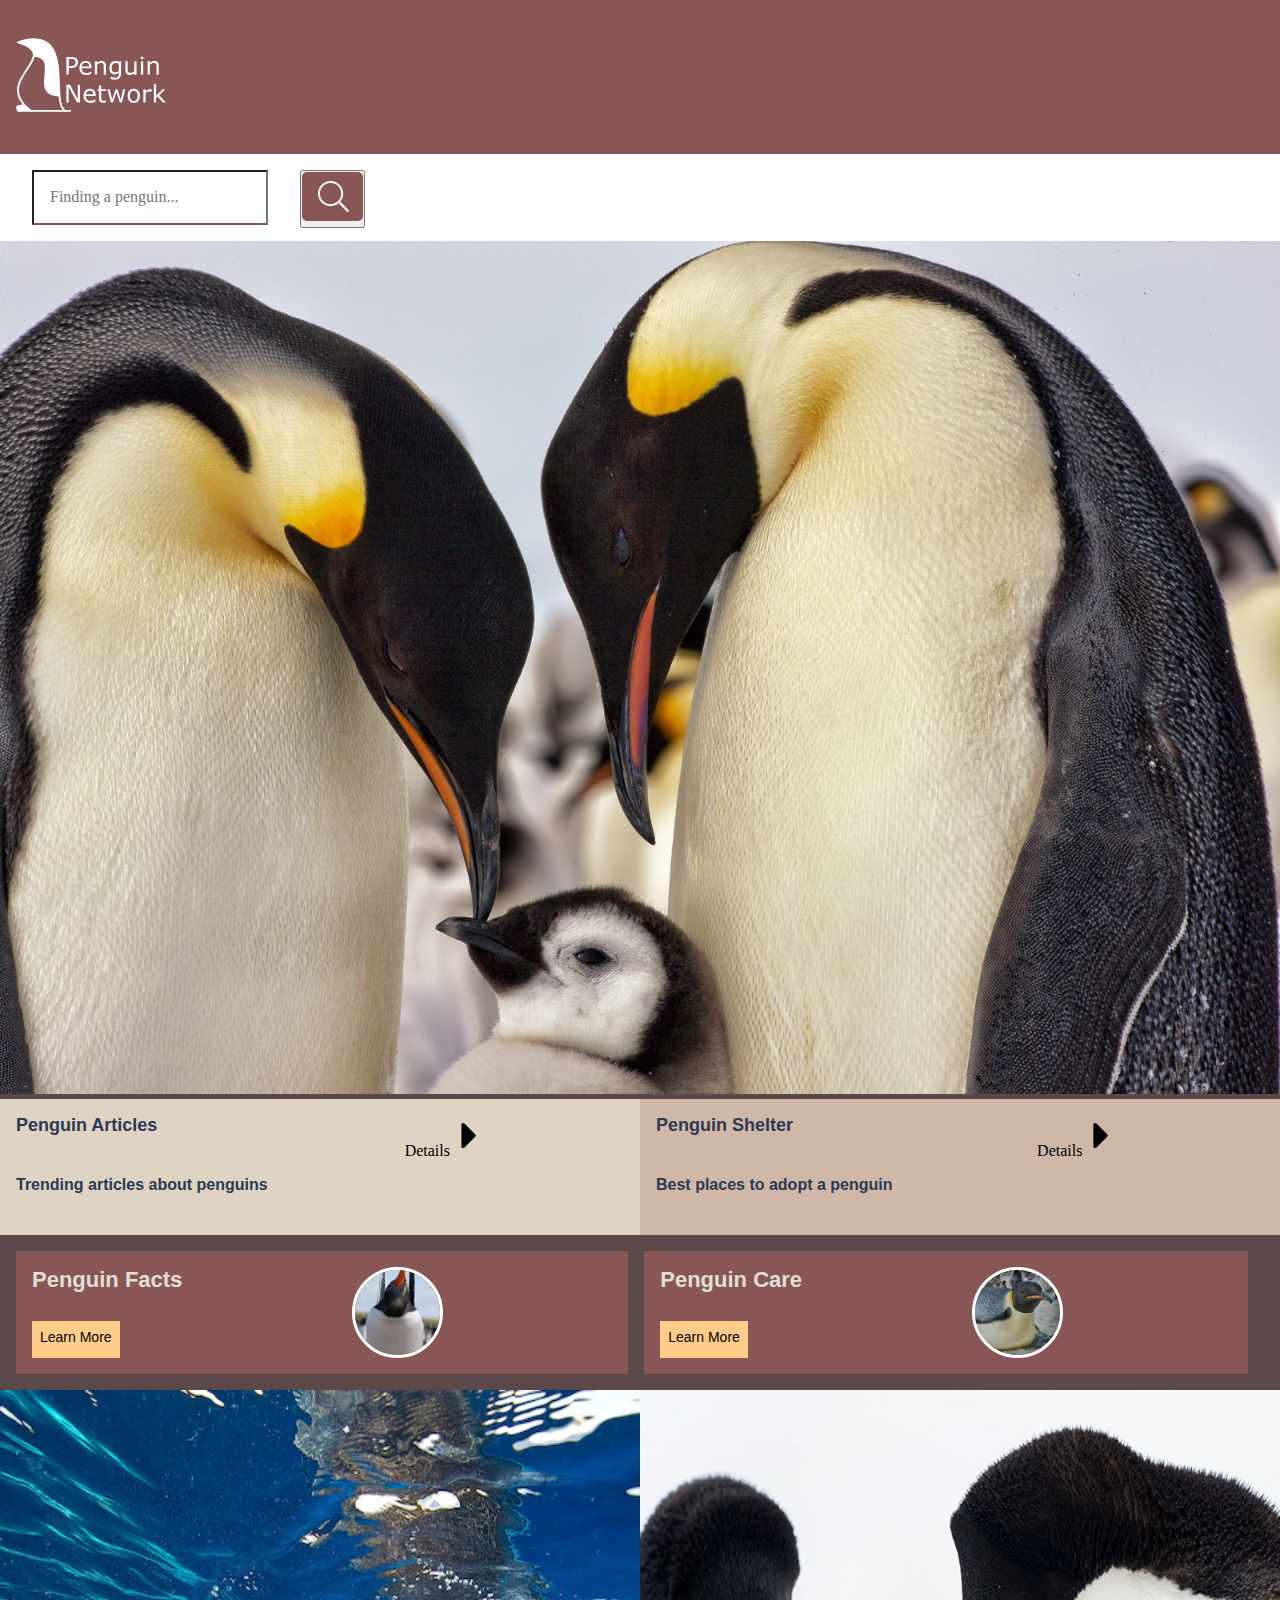
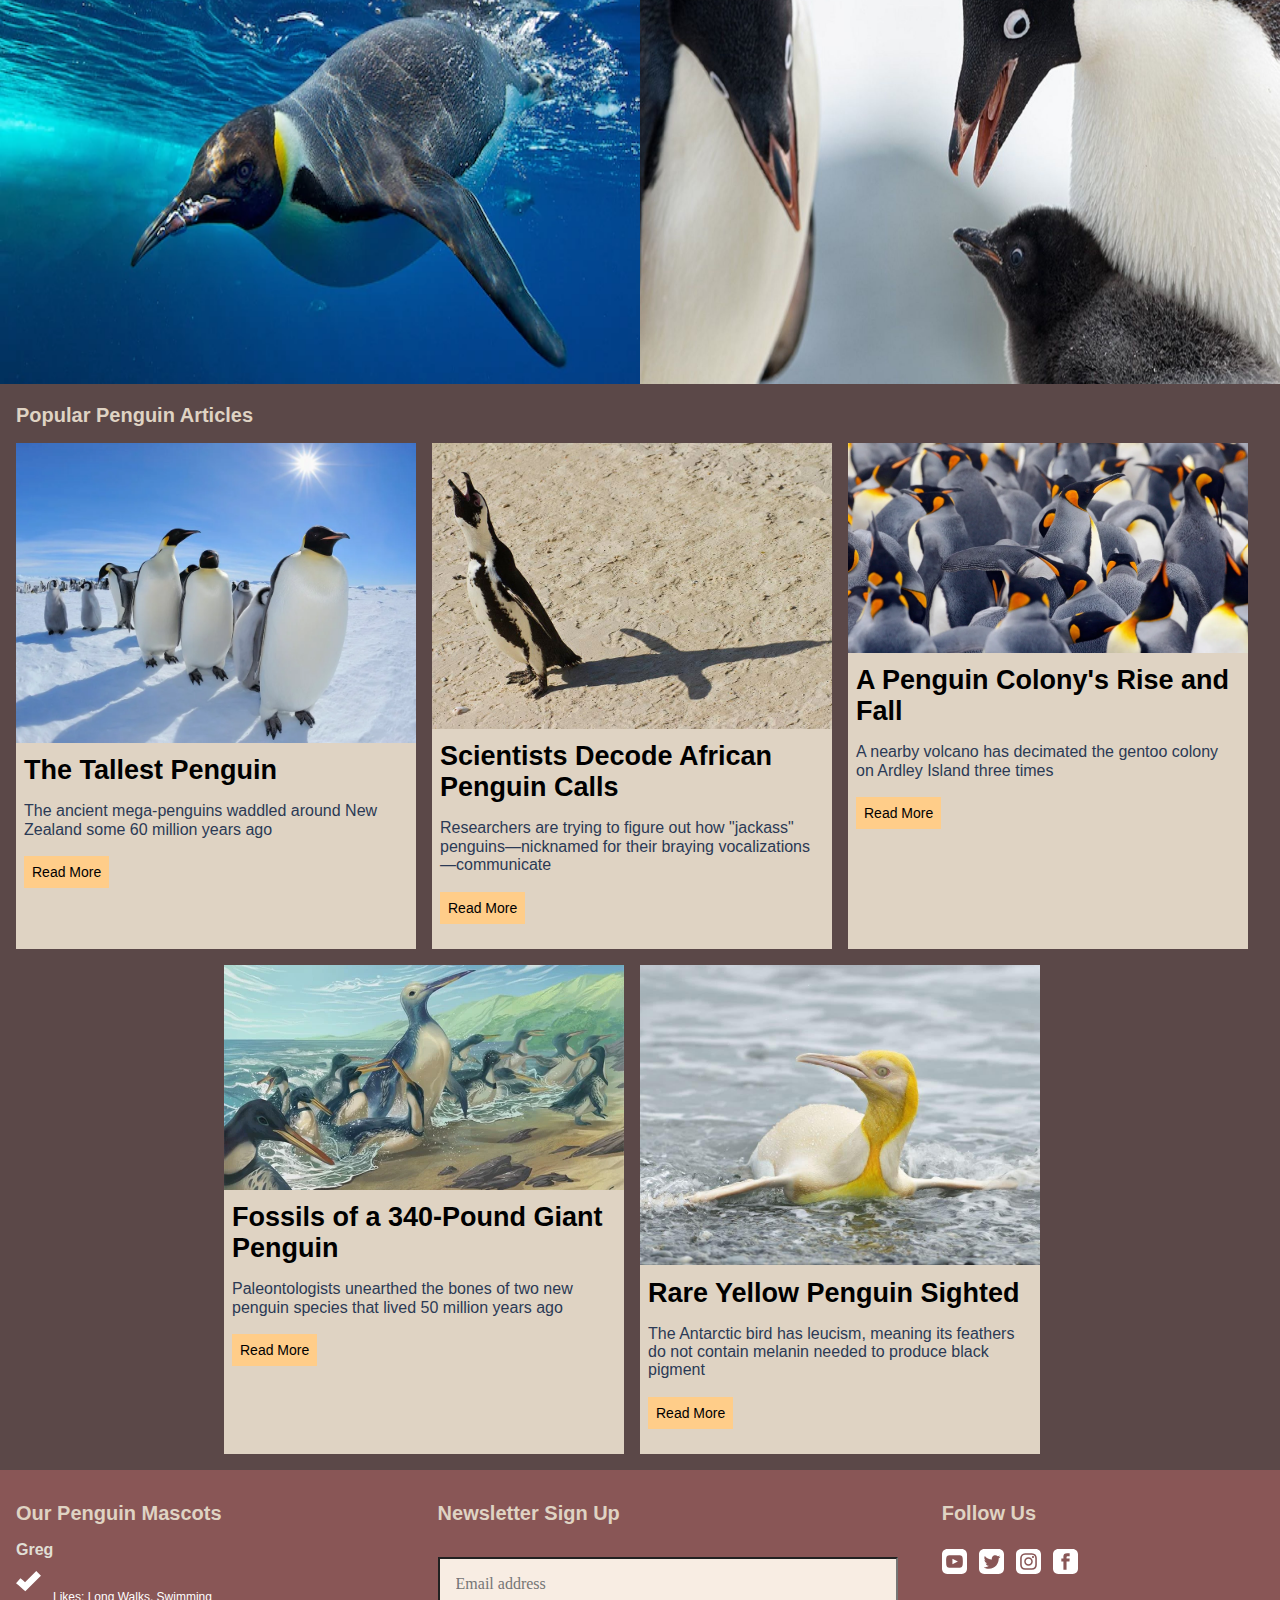
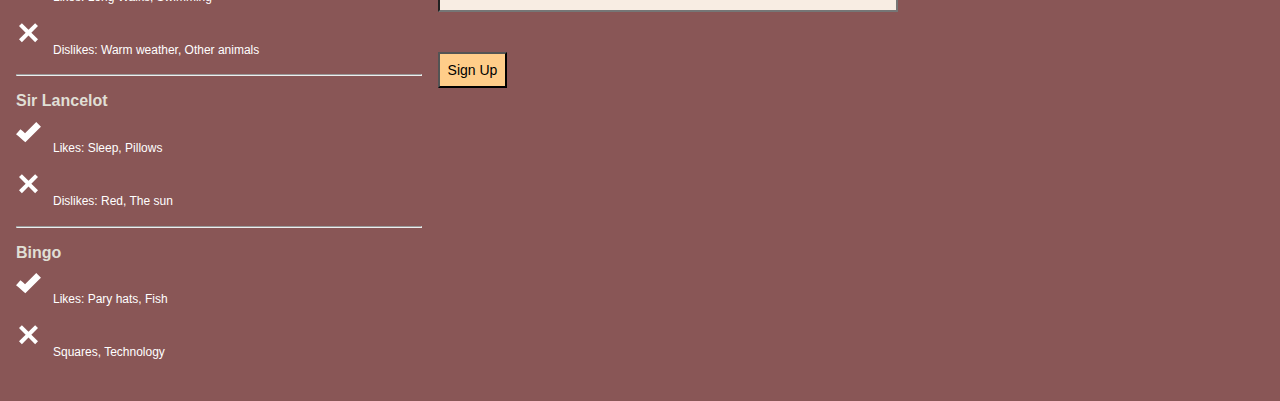
==== commit 33fa620d: "eo" ====
--- a/deploy/index.html
+++ b/deploy/index.html
@@ -9,7 +9,7 @@
     <title>Penguin Network</title>
   </head>
 
-  <body>
+  <body class="background">
 
 <!---HEADER -->
 
@@ -38,7 +38,7 @@
   <img class="large-images" src="img/main/penguinhero.jpeg" alt="hero image">
   
 <!--- UNDER HERO-->  
-    <div class="container">
+    <div>
       <div class="infopage content">
         
         <div class="trending">
--- a/deploy/css/styles.css
+++ b/deploy/css/styles.css
@@ -363,12 +363,11 @@
 
 ul li {
   list-style: none;
-}
-
-a {
-  padding: 0;
-  text-decoration: none;
-  color: #000;
+  margin-bottom: 8px;
+}
+
+hr {
+  margin: 16px 0px 16px 0px;
 }
 
 body {
@@ -456,6 +455,17 @@
   font-family: "Oxygen", sans-serif;
   font-size: 16px;
   font-weight: bold;
+}
+
+a {
+  padding: 0;
+  text-decoration: none;
+  color: #000;
+}
+
+p {
+  margin-bottom: 24px;
+  margin-top: 16px;
 }
 
 /* =============
@@ -469,6 +479,8 @@
   font-family: "Oxygen", sans-serif;
   font-size: 14px;
   width: fit-content;
+  height: auto;
+  margin-top: 24px;
 }
 
 .input {
@@ -617,6 +629,15 @@
     grid-area: m5;
   }
 }
+@media (min-width: 1400px) {
+  .bottom {
+    margin-left: 80px;
+    margin-right: 80px;
+  }
+  .bottom .popular-penguin {
+    margin-left: 80px;
+  }
+}
 
 /* =============
     Articles
@@ -677,6 +698,13 @@
     grid-area: a5;
   }
 }
+@media (min-width: 1400px) {
+  .articles ul {
+    margin-left: 88px;
+    margin-right: 88px;
+  }
+}
+
 .article-box {
   padding: 8px 8px 16px 8px;
 }
@@ -687,10 +715,34 @@
 .infopage .trending {
   background-color: #DFD3C3;
   padding: 16px 16px;
+  display: grid;
+  grid-template-columns: repeat 2 1fr;
+  grid-template-areas: "pt1 pt3" "pt2 pt3";
+}
+.infopage .trending .penguin18 {
+  grid-area: pt1;
+}
+.infopage .trending .penguin16 {
+  grid-area: pt2;
+}
+.infopage .trending .chevron {
+  grid-area: pt3;
 }
 .infopage .shelter {
   background-color: #D0B8A8;
-  padding: 16px 16px 24px;
+  padding: 16px 16px 16px;
+  display: grid;
+  grid-template-columns: repeat 2 1fr;
+  grid-template-areas: "pt1 pt3" "pt2 pt3";
+}
+.infopage .shelter .penguin18 {
+  grid-area: pt1;
+}
+.infopage .shelter .penguin16 {
+  grid-area: pt2;
+}
+.infopage .shelter .chevron {
+  grid-area: pt3;
 }
 @media (min-width: 768px) {
   .infopage {
@@ -844,8 +896,9 @@
 
 .section-middle {
   background-color: #895656;
-  margin: 16px 24px 0px 8px;
   padding: 16px 16px 8px 8px;
+  margin-top: 16px;
+  margin-bottom: 16px;
 }
 
 @media (min-width: 768px) {
@@ -860,6 +913,9 @@
   .middle .care {
     grid-area: f2;
   }
+  .middle .section-middle {
+    margin-right: 16px;
+  }
 }
 @media (min-width: 992px) {
   .middle {
@@ -887,6 +943,15 @@
     grid-area: f2;
   }
 }
+@media (min-width: 1400px) {
+  .middle .facts {
+    margin-left: 88px;
+  }
+  .middle .care {
+    margin-right: 88px;
+  }
+}
+
 .bars {
   display: grid;
   grid-template-columns: repeat(2 1fr);
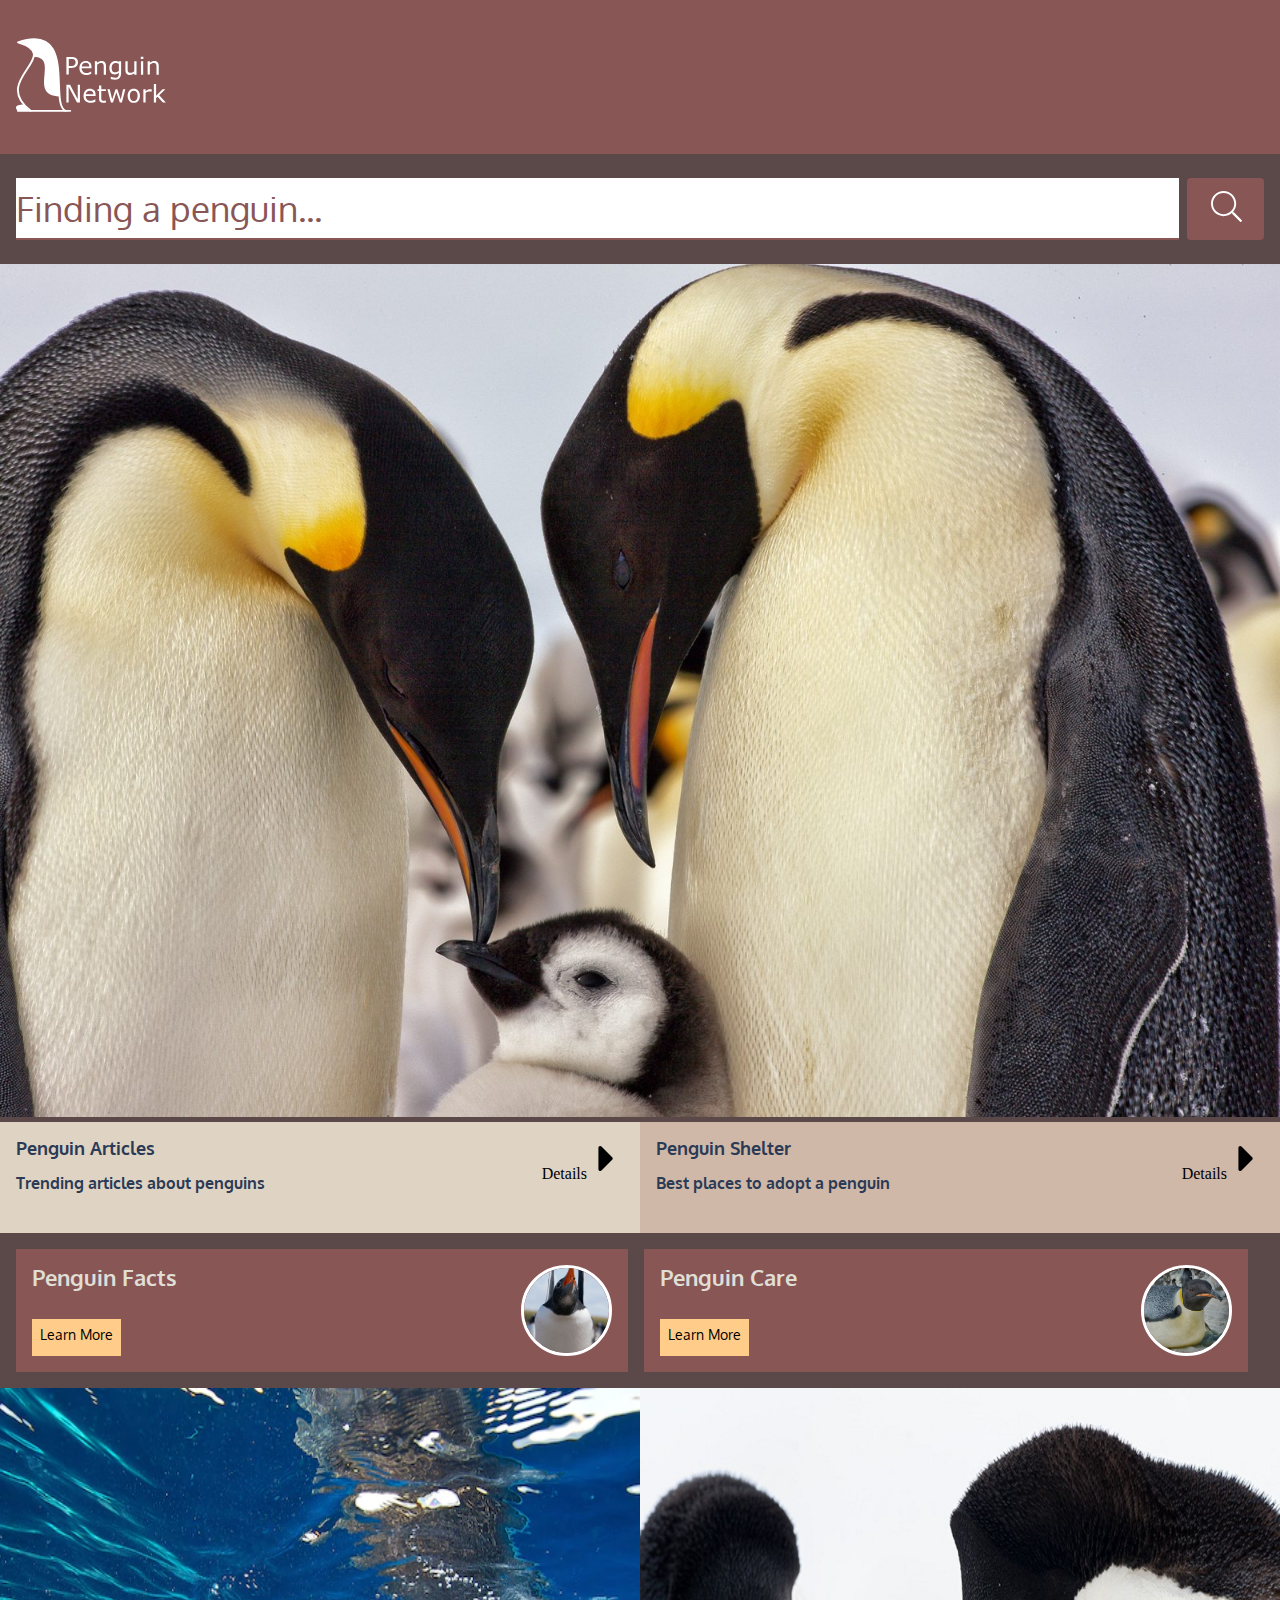
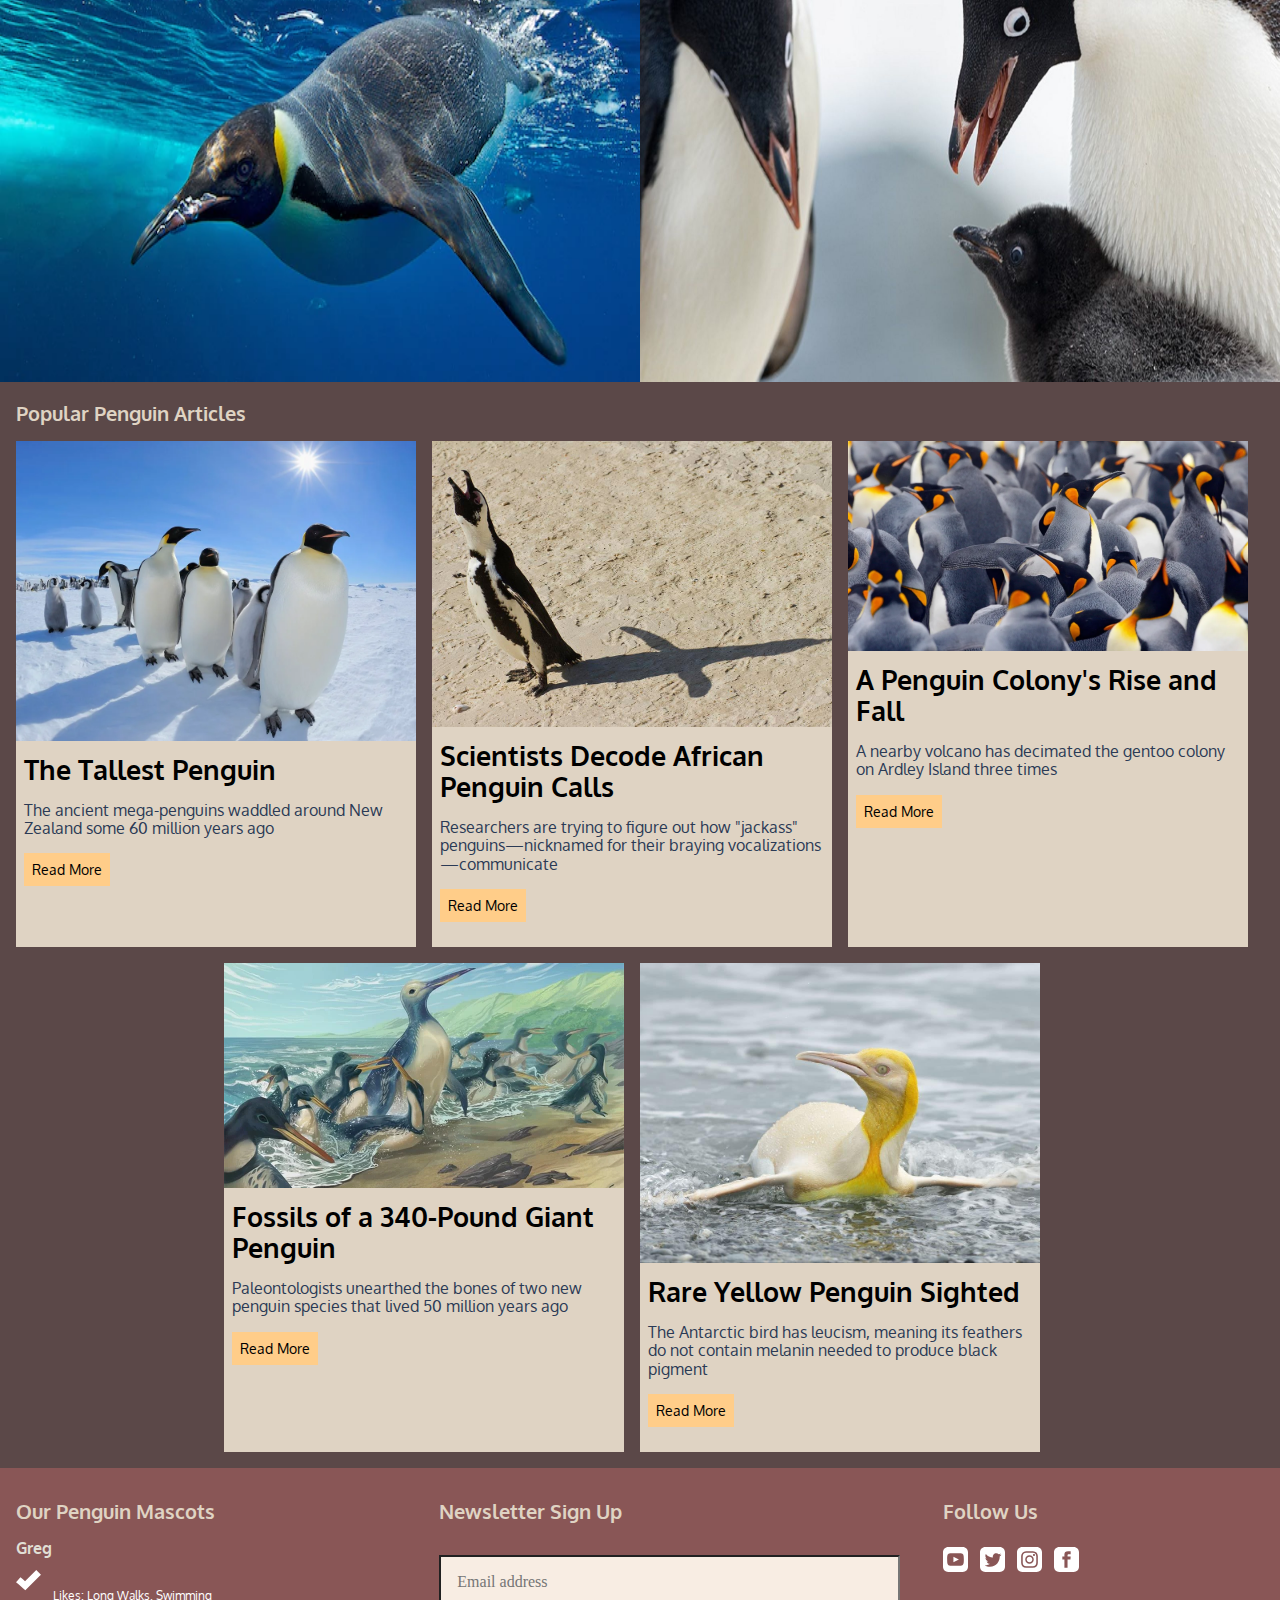
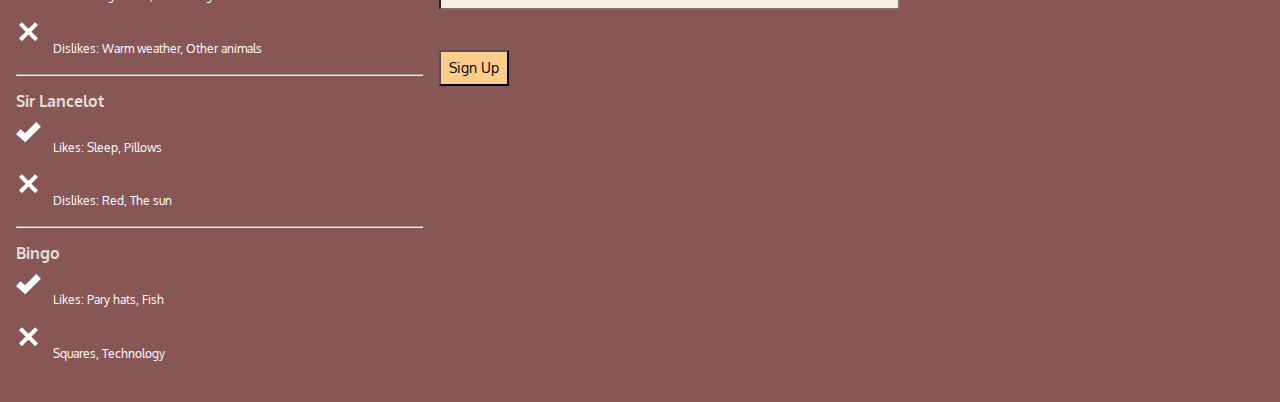
==== commit 6fbf18df: "y" ====
--- a/deploy/index.html
+++ b/deploy/index.html
@@ -5,6 +5,9 @@
     <meta charset="UTF-8">
     <meta name="viewport" content="width=device-width, initial-scale=1.0">
     <meta http-equiv="X-UA-Compatible" content="ie=edge">
+    <link rel="preconnect" href="https://fonts.googleapis.com">
+    <link rel="preconnect" href="https://fonts.gstatic.com" crossorigin>
+    <link href="https://fonts.googleapis.com/css2?family=Oxygen:wght@300;400;700&display=swap" rel="stylesheet">
     <link rel="stylesheet" href="css/styles.css">
     <title>Penguin Network</title>
   </head>
@@ -22,16 +25,16 @@
   </header>
 
 <!---SEARCH BAR-->
-<section class="background-white">
-   <div class="container">
-      <div class="content">
-        <form action="#">
-          <input class="search" type="text" placeholder="Finding a penguin..." name="search">
-          <button class="search-icon" type="submit"><img src="img/icon/searchicon.svg" alt="search icon"></button>
-        </form>
-      </div>
-    </div>
-</section>
+<section class="search container">
+  <div class="content">
+    <form action="#">
+      <input type="text" placeholder="Finding a penguin...">
+      <button type="submit"><img src="img/icon/searchicon.svg" alt="search icon"></button>
+    </form>
+  </div>
+
+</section>
+
 
 <!--- HERO  -->
 <section>
@@ -44,14 +47,14 @@
         <div class="trending">
           <h5 class="penguin18">Penguin Articles</h5>
           <p class="penguin16">Trending articles about penguins</p>
-          <a href="#">Details <img class="chevron icon" src="img/icon/arrow.svg" alt="right chevron"></a>
+          <a class="chevron" href="#"><span class="detail">Details</span> <img class="chevron icon" src="img/icon/arrow.svg" alt="right chevron"></a>
         </div>
          
      
          <div class="shelter">
           <h5 class="penguin18">Penguin Shelter</h5>
           <p class="penguin16">Best places to adopt a penguin</p>
-          <a href="#">Details <img class="chevron icon" src="img/icon/arrow.svg" alt="right chevron"></a>
+          <a class="chevron" href="#"><span class="detail">Details</span> <img class="chevron icon" src="img/icon/arrow.svg" alt="right chevron"></a>
          </div>
 
      
--- a/deploy/css/styles.css
+++ b/deploy/css/styles.css
@@ -527,19 +527,47 @@
     Navigation
 ============= */
 .search {
-  background-color: white;
-  padding: 16px 16px;
-  margin: 16px 16px;
+  margin: 24px 0px 24px 0px;
+}
+.search .content form {
+  display: flex;
+}
+.search .content form input {
   color: #895656;
+  font-family: "Oxygen", sans-serif;
+  font-size: 16px;
+  width: 100%;
+  border: none;
   border-bottom: 2px solid #895656;
 }
-
-.search-icon {
-  margin-top: 16px;
-  margin-bottom: 16px;
-  margin-left: 16px;
-  margin-right: 16px;
-  position: absolute;
+@media (min-width: 768px) {
+  .search .content form input {
+    font-size: 30px;
+  }
+}
+@media (min-width: 1200px) {
+  .search .content form input {
+    font-size: 35px;
+  }
+}
+.search .content form ::placeholder {
+  color: #895656;
+  opacity: 1;
+}
+.search .content form ::-ms-input-placeholder {
+  color: #895656;
+}
+.search .content form button {
+  background-color: #895656;
+  border: none;
+  border-radius: 4px;
+  margin-left: 8px;
+  padding: 4px 8px 4px 8px;
+}
+@media (min-width: 768px) {
+  .search .content form button {
+    padding: 12px 16px 12 16px;
+  }
 }
 
 /* =============
@@ -714,7 +742,7 @@
 ============= */
 .infopage .trending {
   background-color: #DFD3C3;
-  padding: 16px 16px;
+  padding: 16px 16px 16px;
   display: grid;
   grid-template-columns: repeat 2 1fr;
   grid-template-areas: "pt1 pt3" "pt2 pt3";
@@ -727,6 +755,11 @@
 }
 .infopage .trending .chevron {
   grid-area: pt3;
+  justify-self: end;
+}
+.infopage .trending .detail {
+  display: none;
+  justify-self: end;
 }
 .infopage .shelter {
   background-color: #D0B8A8;
@@ -743,6 +776,11 @@
 }
 .infopage .shelter .chevron {
   grid-area: pt3;
+  justify-self: end;
+}
+.infopage .shelter .detail {
+  display: none;
+  justify-self: end;
 }
 @media (min-width: 768px) {
   .infopage {
@@ -767,6 +805,9 @@
   .infopage .trending .chevron {
     grid-area: pt3;
   }
+  .infopage .trending .detail {
+    display: none;
+  }
   .infopage .shelter {
     grid-area: uh2;
     background-color: #D0B8A8;
@@ -784,6 +825,9 @@
   .infopage .shelter .chevron {
     grid-area: pt3;
   }
+  .infopage .shelter .detail {
+    display: none;
+  }
 }
 @media (min-width: 992px) {
   .infopage {
@@ -795,16 +839,36 @@
     grid-area: uh1;
     background-color: #DFD3C3;
   }
+  .infopage .trending .detail {
+    display: initial;
+  }
   .infopage .shelter {
     grid-area: uh2;
     background-color: #D0B8A8;
   }
+  .infopage .shelter .detail {
+    display: initial;
+  }
 }
 @media (min-width: 1200px) {
   .infopage {
     display: grid;
     grid-template-columns: 1fr 1fr;
   }
+  .infopage .trending {
+    grid-area: uh1;
+    background-color: #DFD3C3;
+  }
+  .infopage .trending .detail {
+    display: initial;
+  }
+  .infopage .shelter {
+    grid-area: uh2;
+    background-color: #D0B8A8;
+  }
+  .infopage .shelter .detail {
+    display: initial;
+  }
 }
 @media (min-width: 1400px) {
   .infopage {
@@ -813,6 +877,11 @@
   }
 }
 
+@media (min-width: 576px) {
+  .center .four {
+    display: none;
+  }
+}
 @media (min-width: 768px) {
   .center {
     display: grid;
@@ -866,8 +935,8 @@
 @media (min-width: 1400px) {
   .center {
     display: grid;
-    grid-template-columns: repeat(6 1fr);
-    grid-template-areas: " ce1 ce1 ce1 ce1 ce2 ce2" " ce1 ce1 ce1 ce1 ce3 ce3";
+    grid-template-columns: repeat(3 1fr);
+    grid-template-areas: " ce1 ce1 ce2" " ce1 ce1 ce3";
   }
   .center .swim {
     grid-area: ce1;
@@ -891,7 +960,7 @@
   border-style: solid;
   width: 85px;
   height: 85px;
-  justify-content: right;
+  justify-content: end;
 }
 
 .section-middle {
@@ -963,6 +1032,7 @@
 }
 .bars .round {
   grid-area: l2;
+  justify-self: end;
 }
 .bars .buttons {
   grid-area: l3;
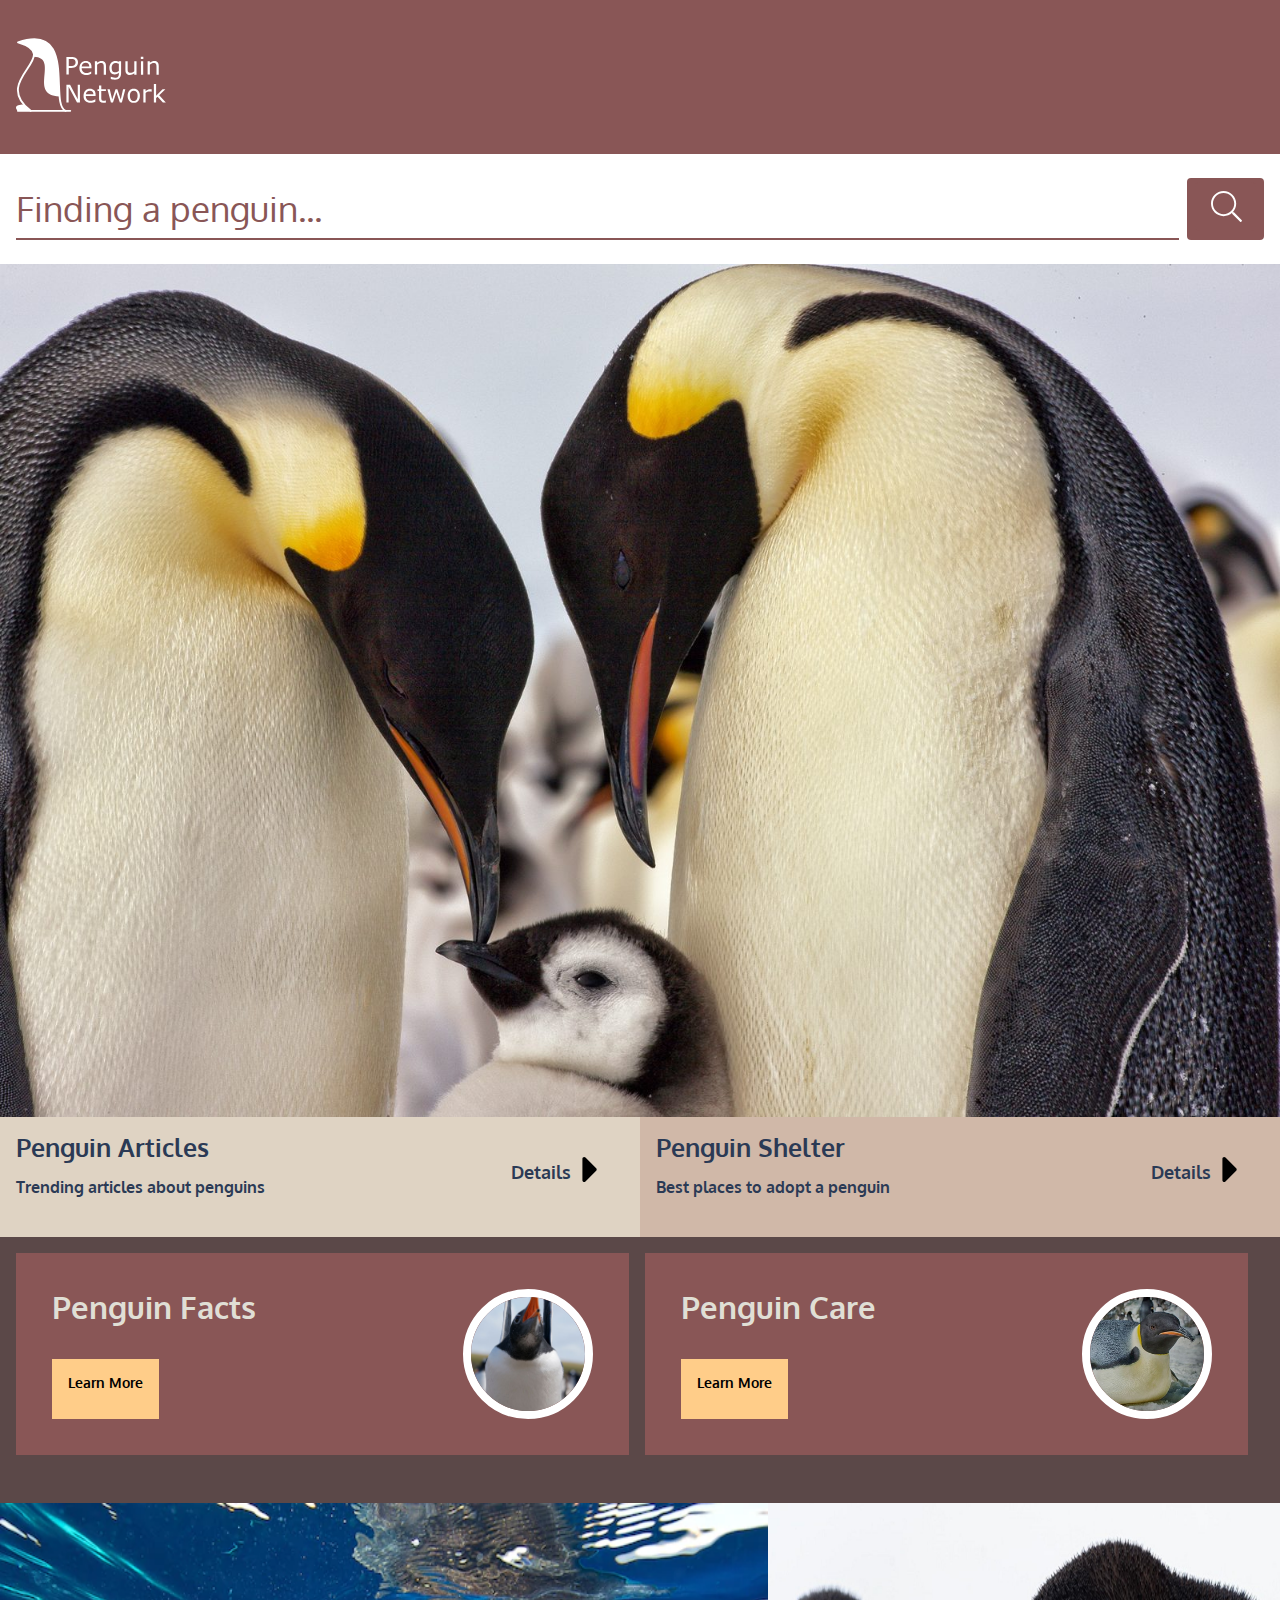
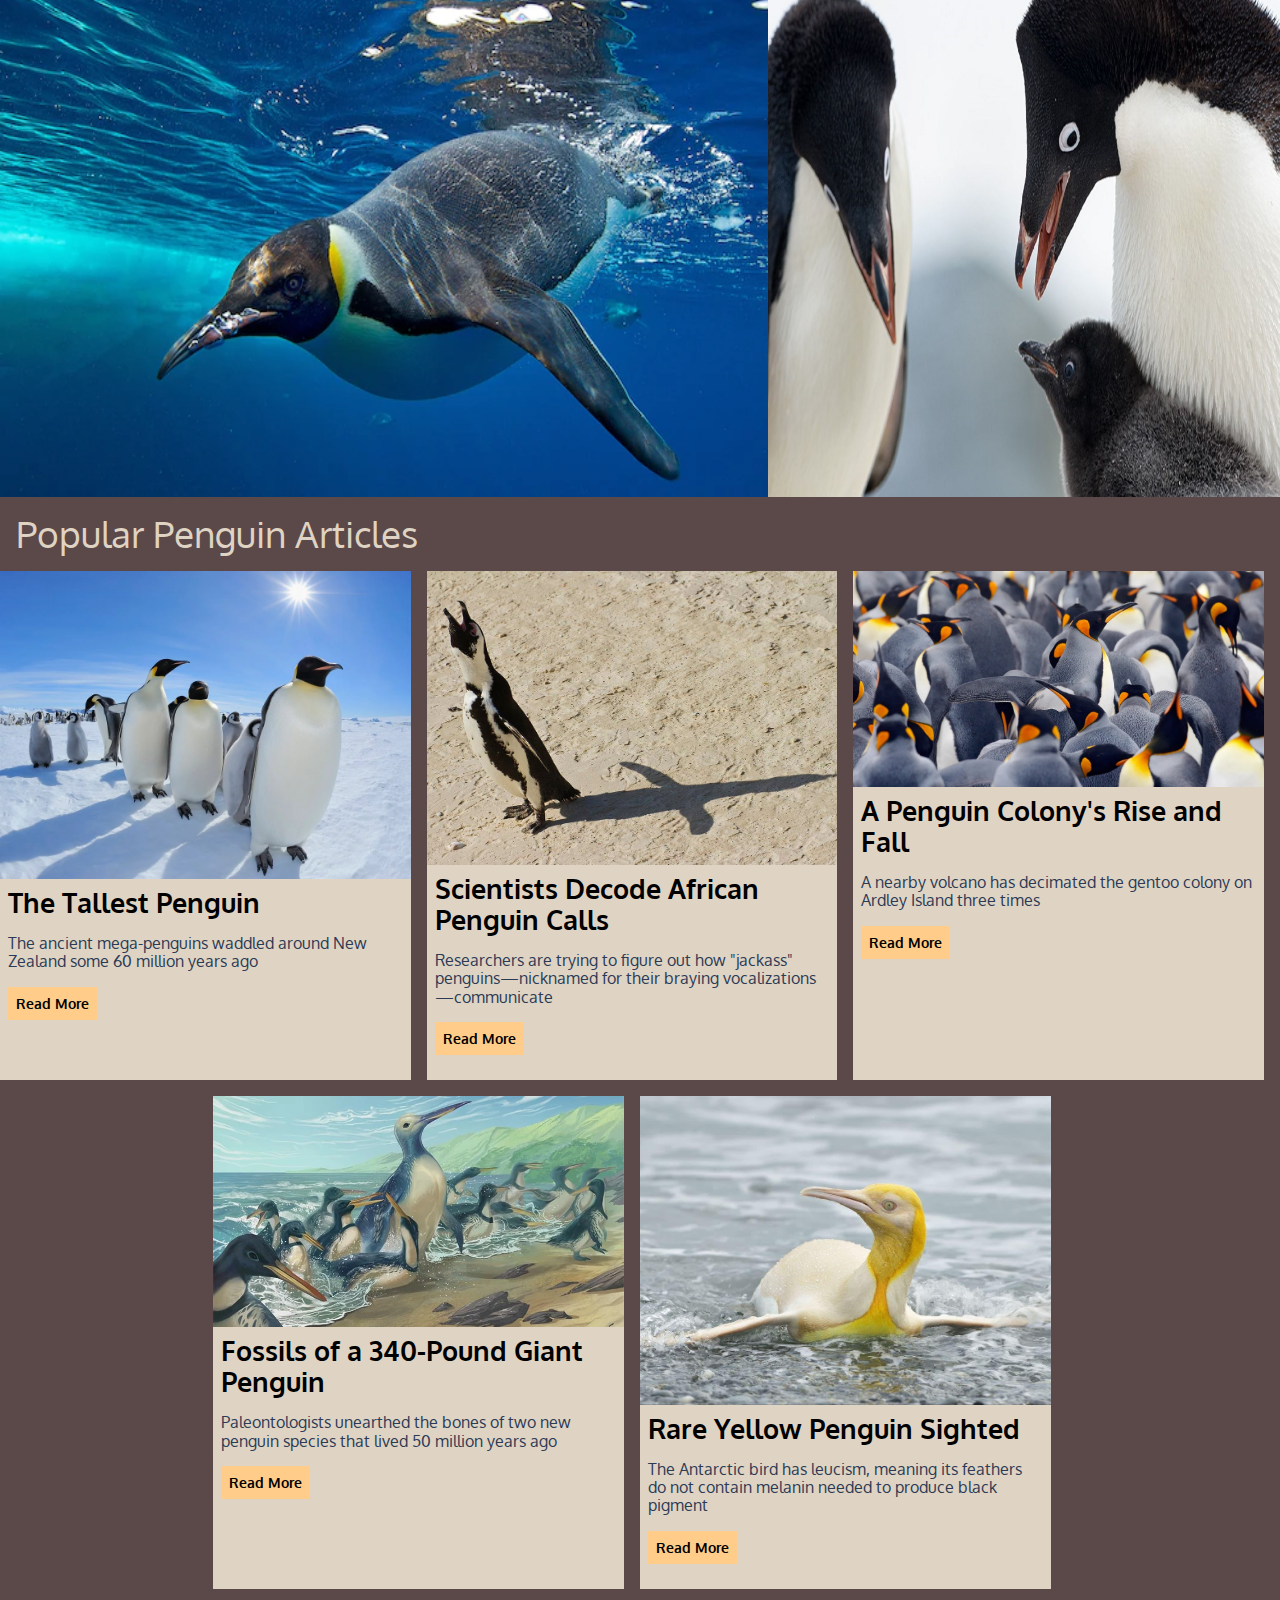
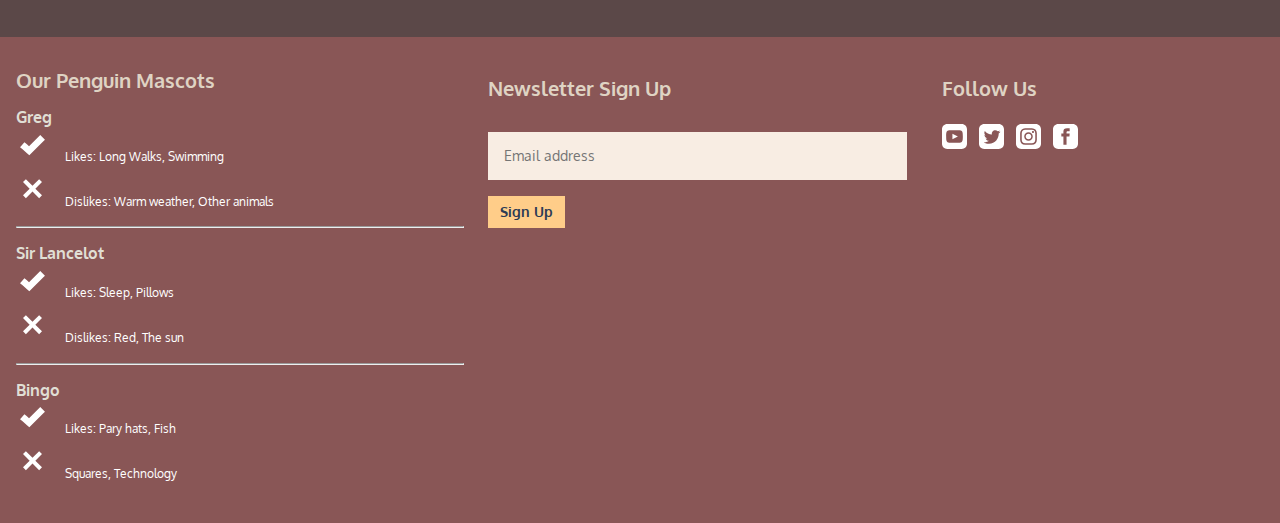
==== commit 84a7af00: "a" ====
--- a/deploy/index.html
+++ b/deploy/index.html
@@ -96,24 +96,24 @@
 
 <!--- MAIN IMAGES-->
 <section class="center">
-  <div>
+  
    <img class="swim large-images" src="img/main/penguinmain1.png" alt="penguin swimming">
-  </div>
-
-  <div>
+ 
+
+  
     <img class="three large-images" src="img/main/penguinmain2.jpeg" alt="wide eyed penguins">
-  </div>
-
-  <div>
+  
+
+  
   <img class="four large-images" src="img/main/penguinmain3.jpeg" alt="three penguins">
-  </div>
+ 
 
 </section>
 
 <!--- ARTICLE SECTION-->
 <section>
-  <div class="articles container">
-    <div class="content">
+  <div class="articles">
+    <div>
   <h2 class="h2">Popular Penguin Articles</h2>
 
 <!--- ARTICLES -->
@@ -241,14 +241,14 @@
 
 
 <!--SIGN UP-->
-<div class="container">
+<div>
   <div class="content">
     <div class="signup">
     <h2 class="h2">Newsletter Sign Up</h2>
         <form action="#">
           <input class="input" type="text" placeholder="Email address" name="mail" required>
       
-            <input type="button" class="button" value="Sign Up">
+            <input type="button" class="signup-button" value="Sign Up">
     
       </form>
     </div>
@@ -257,7 +257,7 @@
 
 
 <!-- SOCIAL MEDIA-->
-<div class="container">
+<div>
   <div class="content">
     <div class="follow">
       <h2 class="h2">Follow Us</h2>
--- a/deploy/css/styles.css
+++ b/deploy/css/styles.css
@@ -324,6 +324,7 @@
 ============= */
 .large-images {
   width: 100%;
+  display: block;
 }
 
 .container {
@@ -341,7 +342,7 @@
 }
 
 .background-white {
-  background-color: white;
+  background-color: #fff;
 }
 
 .background-tan {
@@ -478,7 +479,7 @@
   text-align: center;
   font-family: "Oxygen", sans-serif;
   font-size: 14px;
-  width: fit-content;
+  font-weight: bold;
   height: auto;
   margin-top: 24px;
 }
@@ -527,7 +528,8 @@
     Navigation
 ============= */
 .search {
-  margin: 24px 0px 24px 0px;
+  background-color: #fff;
+  padding: 24px 0px 24px 0px;
 }
 .search .content form {
   display: flex;
@@ -586,14 +588,36 @@
   padding: 16px 0px 32px 0px;
 }
 
-.right {
-  position: absolute;
-  left: 71%;
-}
-
+.bottom li .icon {
+  margin: 0;
+  padding: 0;
+  padding: 4px;
+}
+.bottom li .text {
+  margin: 12px;
+}
+.bottom .content {
+  margin-top: 24px;
+}
+.bottom .content .signup form input {
+  color: #2B3A55;
+  font-family: "Oxygen", sans-serif;
+  font-size: 14px;
+  border: none;
+}
+.bottom .content .signup form .signup-button {
+  background-color: #FFCD89;
+  font-family: "Oxygen", sans-serif;
+  font-size: 14px;
+  font-weight: bold;
+  border: none;
+  padding: 8px 12px 8px 12px;
+  justify-content: end;
+}
 @media (min-width: 768px) {
   .bottom {
     display: grid;
+    grid-column-gap: 12px;
     grid-template-columns: repeat(2 1fr);
     grid-template-areas: "m1 m2" "m3 m4" "m5 .";
   }
@@ -616,6 +640,7 @@
 @media (min-width: 992px) {
   .bottom {
     display: grid;
+    grid-column-gap: 24px;
     grid-template-columns: repeat(2 1fr);
     grid-template-areas: "m1 m2" "m3 m4" "m5 .";
   }
@@ -678,6 +703,34 @@
   padding-left: 0px;
 }
 
+.articles {
+  margin-top: 12px;
+  margin-bottom: 32px;
+}
+.articles h2 {
+  margin-left: 16px;
+  font-family: "Oxygen", sans-serif;
+  font-size: 20px;
+  font-weight: normal;
+}
+@media (min-width: 768px) {
+  .articles h2 {
+    font-size: 28px;
+    font-weight: normal;
+  }
+}
+@media (min-width: 992px) {
+  .articles h2 {
+    font-size: 37px;
+    font-weight: light;
+  }
+}
+@media (min-width: 1400px) {
+  .articles h2 {
+    margin-left: 88px;
+    margin-right: 88px;
+  }
+}
 @media (min-width: 768px) {
   .articles ul {
     display: grid;
@@ -740,6 +793,26 @@
 /* =============
     Hero
 ============= */
+@media (min-width: 992px) {
+  .infopage .penguin18 {
+    font-size: 25px;
+  }
+}
+@media (min-width: 992px) {
+  .infopage .detail {
+    font-family: "Oxygen", sans-serif;
+    font-size: 18px;
+    font-weight: bold;
+    color: #2B3A55;
+  }
+}
+.infopage .chevron {
+  margin: 24px;
+}
+.infopage .icon {
+  margin: 0;
+  vertical-align: text-bottom;
+}
 .infopage .trending {
   background-color: #DFD3C3;
   padding: 16px 16px 16px;
@@ -877,15 +950,13 @@
   }
 }
 
-@media (min-width: 576px) {
-  .center .four {
-    display: none;
-  }
+.center .four {
+  display: none;
 }
 @media (min-width: 768px) {
   .center {
     display: grid;
-    grid-template-columns: repeat(4 1fr);
+    grid-template-columns: repeat(4, 1fr);
     grid-template-areas: " ce1 ce1 ce2 ce2";
   }
   .center .swim {
@@ -903,7 +974,7 @@
 @media (min-width: 992px) {
   .center {
     display: grid;
-    grid-template-columns: repeat(4 1fr);
+    grid-template-columns: repeat(4, 1fr);
     grid-template-areas: " ce1 ce1 ce2 ce2";
   }
   .center .swim {
@@ -919,7 +990,7 @@
 @media (min-width: 1200px) {
   .center {
     display: grid;
-    grid-template-columns: repeat(5 1fr);
+    grid-template-columns: repeat(5, 1fr);
     grid-template-areas: " ce1 ce1 ce1 ce2 ce2";
   }
   .center .swim {
@@ -935,8 +1006,8 @@
 @media (min-width: 1400px) {
   .center {
     display: grid;
-    grid-template-columns: repeat(3 1fr);
-    grid-template-areas: " ce1 ce1 ce2" " ce1 ce1 ce3";
+    grid-template-columns: repeat(2, 1fr);
+    grid-template-areas: " ce1 ce2" " ce1 ce3";
   }
   .center .swim {
     grid-area: ce1;
@@ -946,6 +1017,7 @@
   }
   .center .four {
     grid-area: ce3;
+    display: initial;
   }
 }
 
@@ -956,11 +1028,20 @@
   border-radius: 50px;
   object-fit: cover;
   object-position: 95% 100%;
-  border-color: #FFFFFF;
+  border-color: #fff;
   border-style: solid;
+  border-width: 4px;
   width: 85px;
   height: 85px;
   justify-content: end;
+}
+@media (min-width: 768px) {
+  .round-img {
+    width: 114px;
+    height: 114px;
+    border-radius: 90px;
+    border-width: 8px;
+  }
 }
 
 .section-middle {
@@ -970,6 +1051,21 @@
   margin-bottom: 16px;
 }
 
+.middle .h4 {
+  color: #E0DFD5;
+  font-family: "Oxygen", sans-serif;
+  font-size: 22px;
+}
+@media (min-width: 768px) {
+  .middle .h4 {
+    font-size: 29px;
+  }
+}
+@media (min-width: 992px) {
+  .middle .h4 {
+    font-size: 31px;
+  }
+}
 @media (min-width: 768px) {
   .middle {
     display: grid;
@@ -1036,4 +1132,24 @@
 }
 .bars .buttons {
   grid-area: l3;
-}
+  width: fit-content;
+  padding: 16px;
+}
+@media (min-width: 768px) {
+  .bars {
+    padding: 16px;
+    margin-bottom: 24px;
+  }
+}
+@media (min-width: 992px) {
+  .bars {
+    padding: 36px;
+    margin-bottom: 48px;
+  }
+}
+@media (min-width: 1200px) {
+  .bars {
+    padding: 36px;
+    margin-bottom: 48px;
+  }
+}
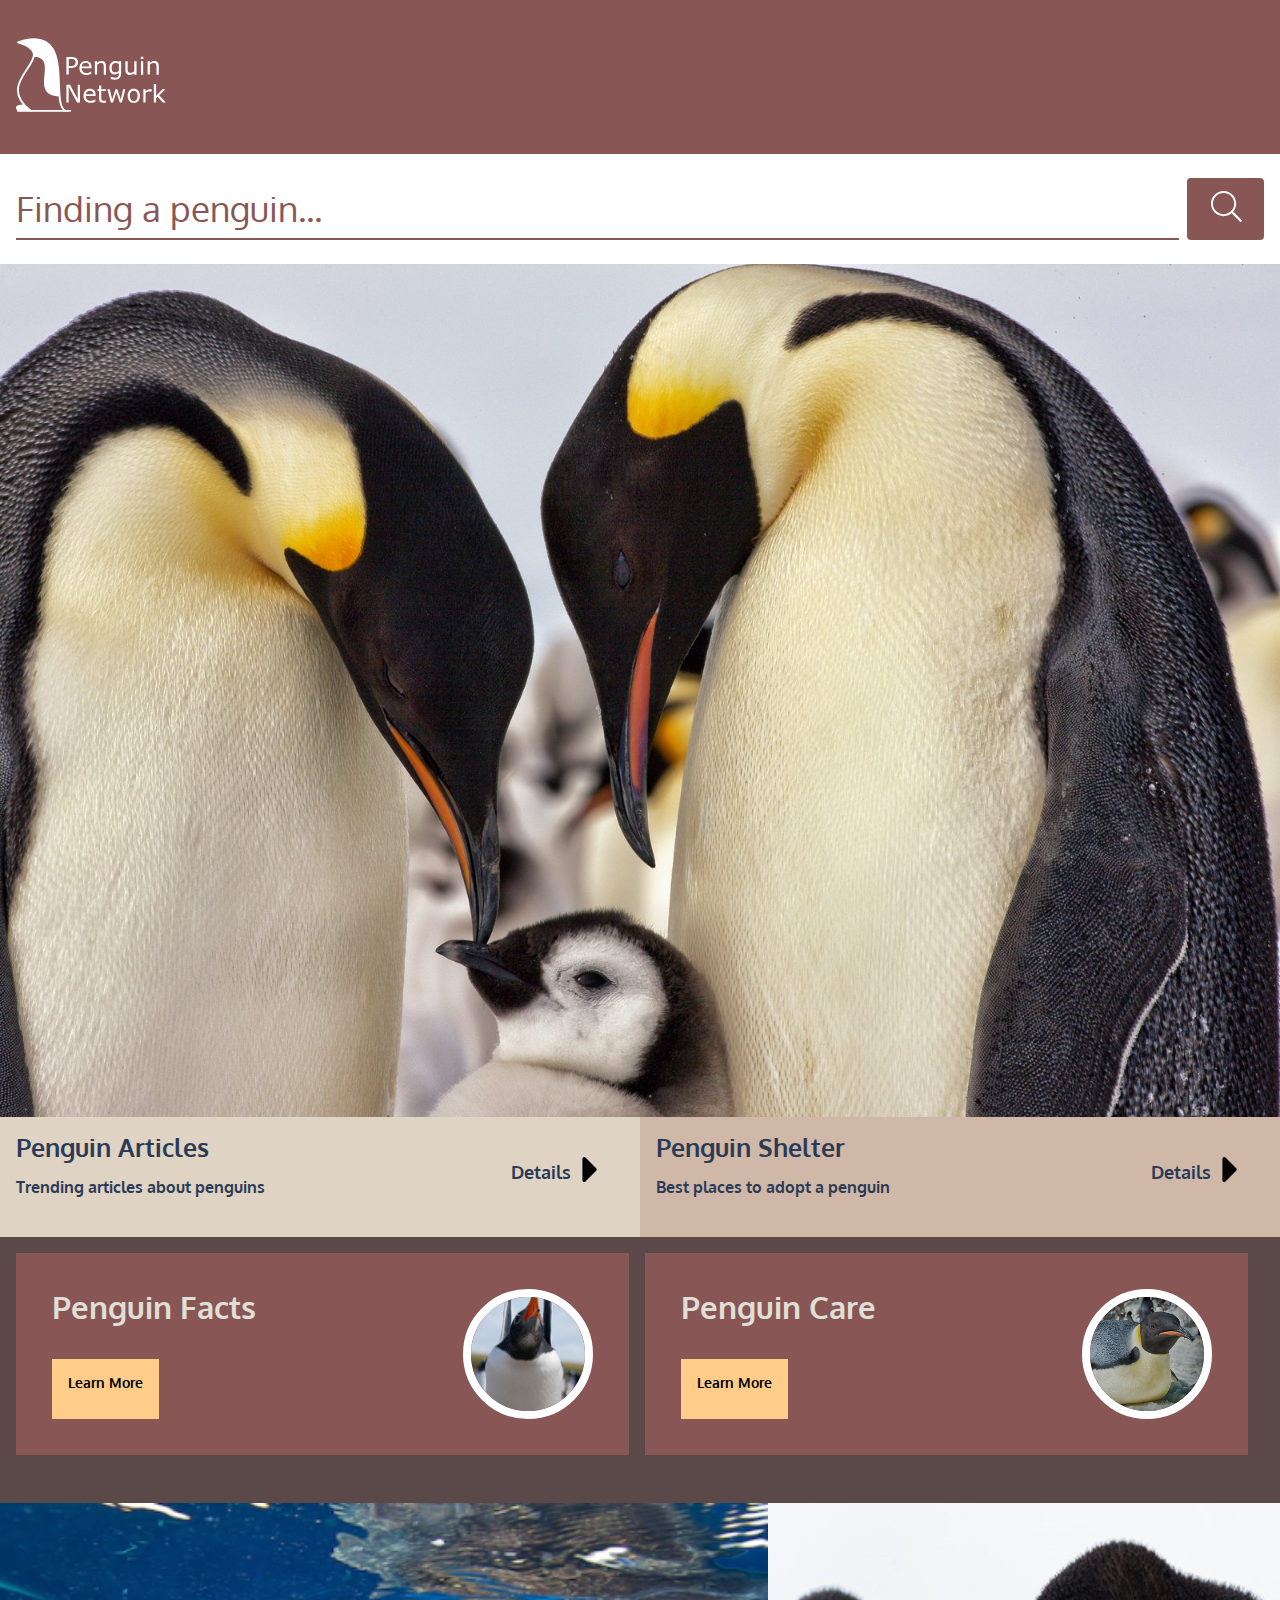
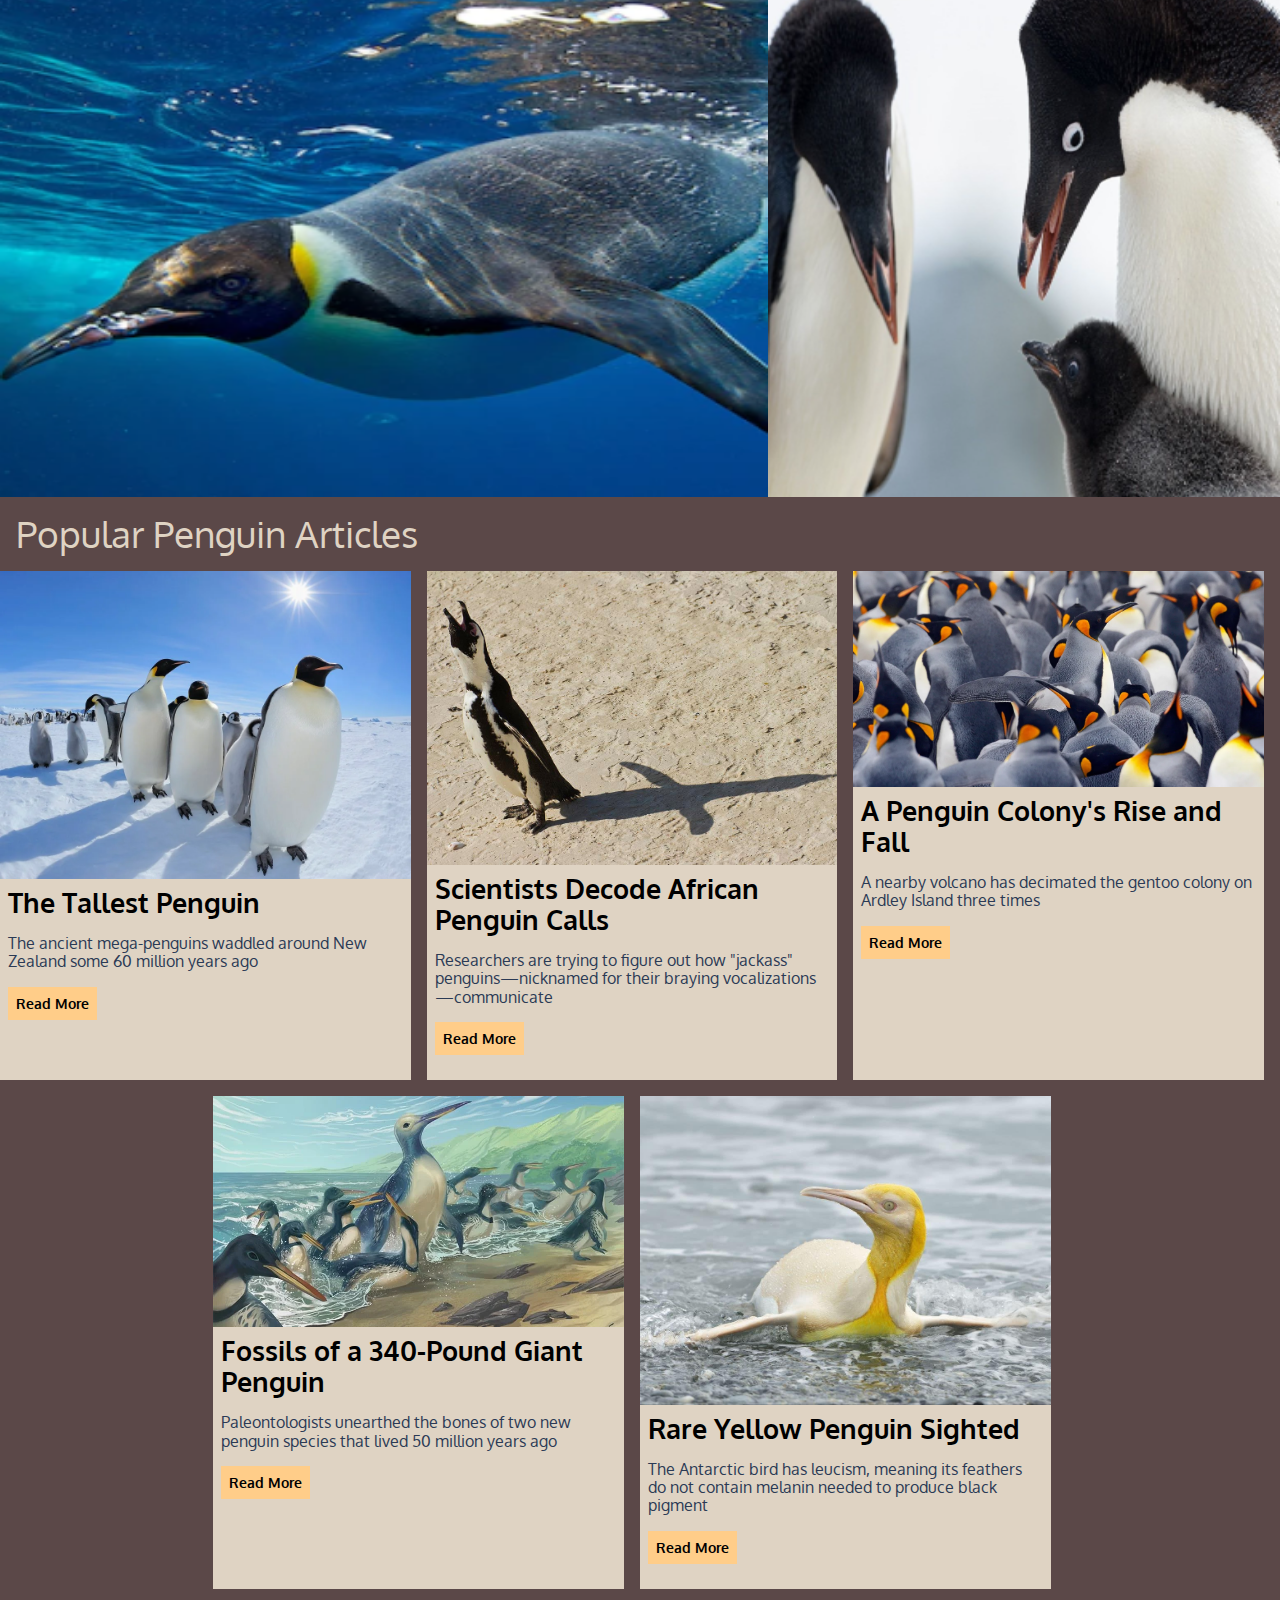
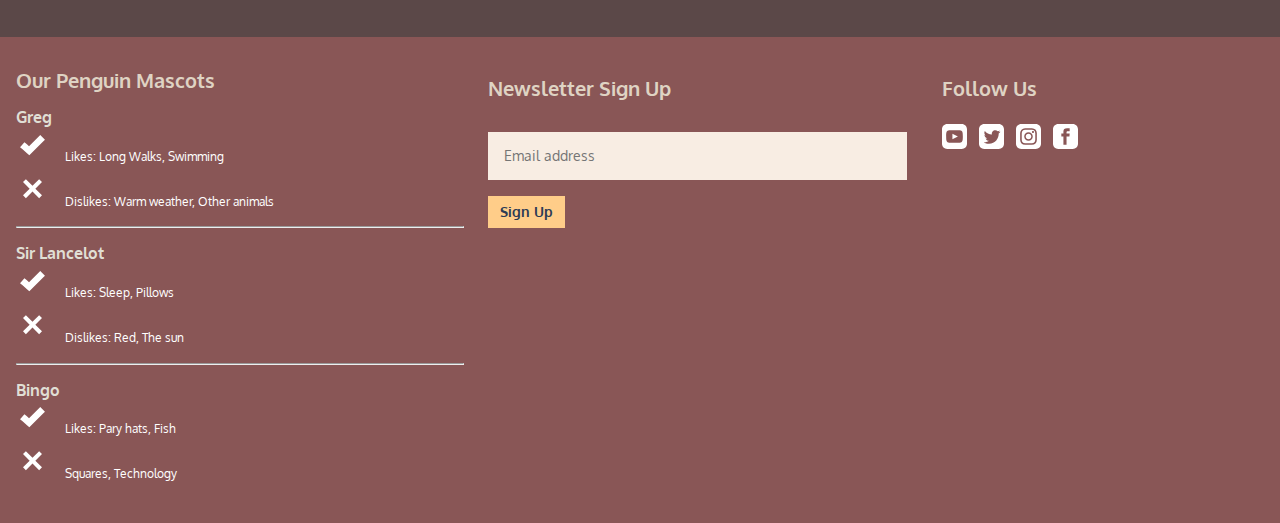
==== commit 276e9e92: "j" ====
--- a/deploy/index.html
+++ b/deploy/index.html
@@ -97,15 +97,15 @@
 <!--- MAIN IMAGES-->
 <section class="center">
   
-   <img class="swim large-images" src="img/main/penguinmain1.png" alt="penguin swimming">
+   <img class="swim large-images" src="img/main/swimpengu.png" alt="penguin swimming">
  
 
   
-    <img class="three large-images" src="img/main/penguinmain2.jpeg" alt="wide eyed penguins">
-  
-
-  
-  <img class="four large-images" src="img/main/penguinmain3.jpeg" alt="three penguins">
+    <img class="three large-images" src="img/main/threepengu.png" alt="wide eyed penguins">
+  
+
+  
+  <img class="four large-images" src="img/main/standpengu.jpg" alt="three penguins">
  
 
 </section>
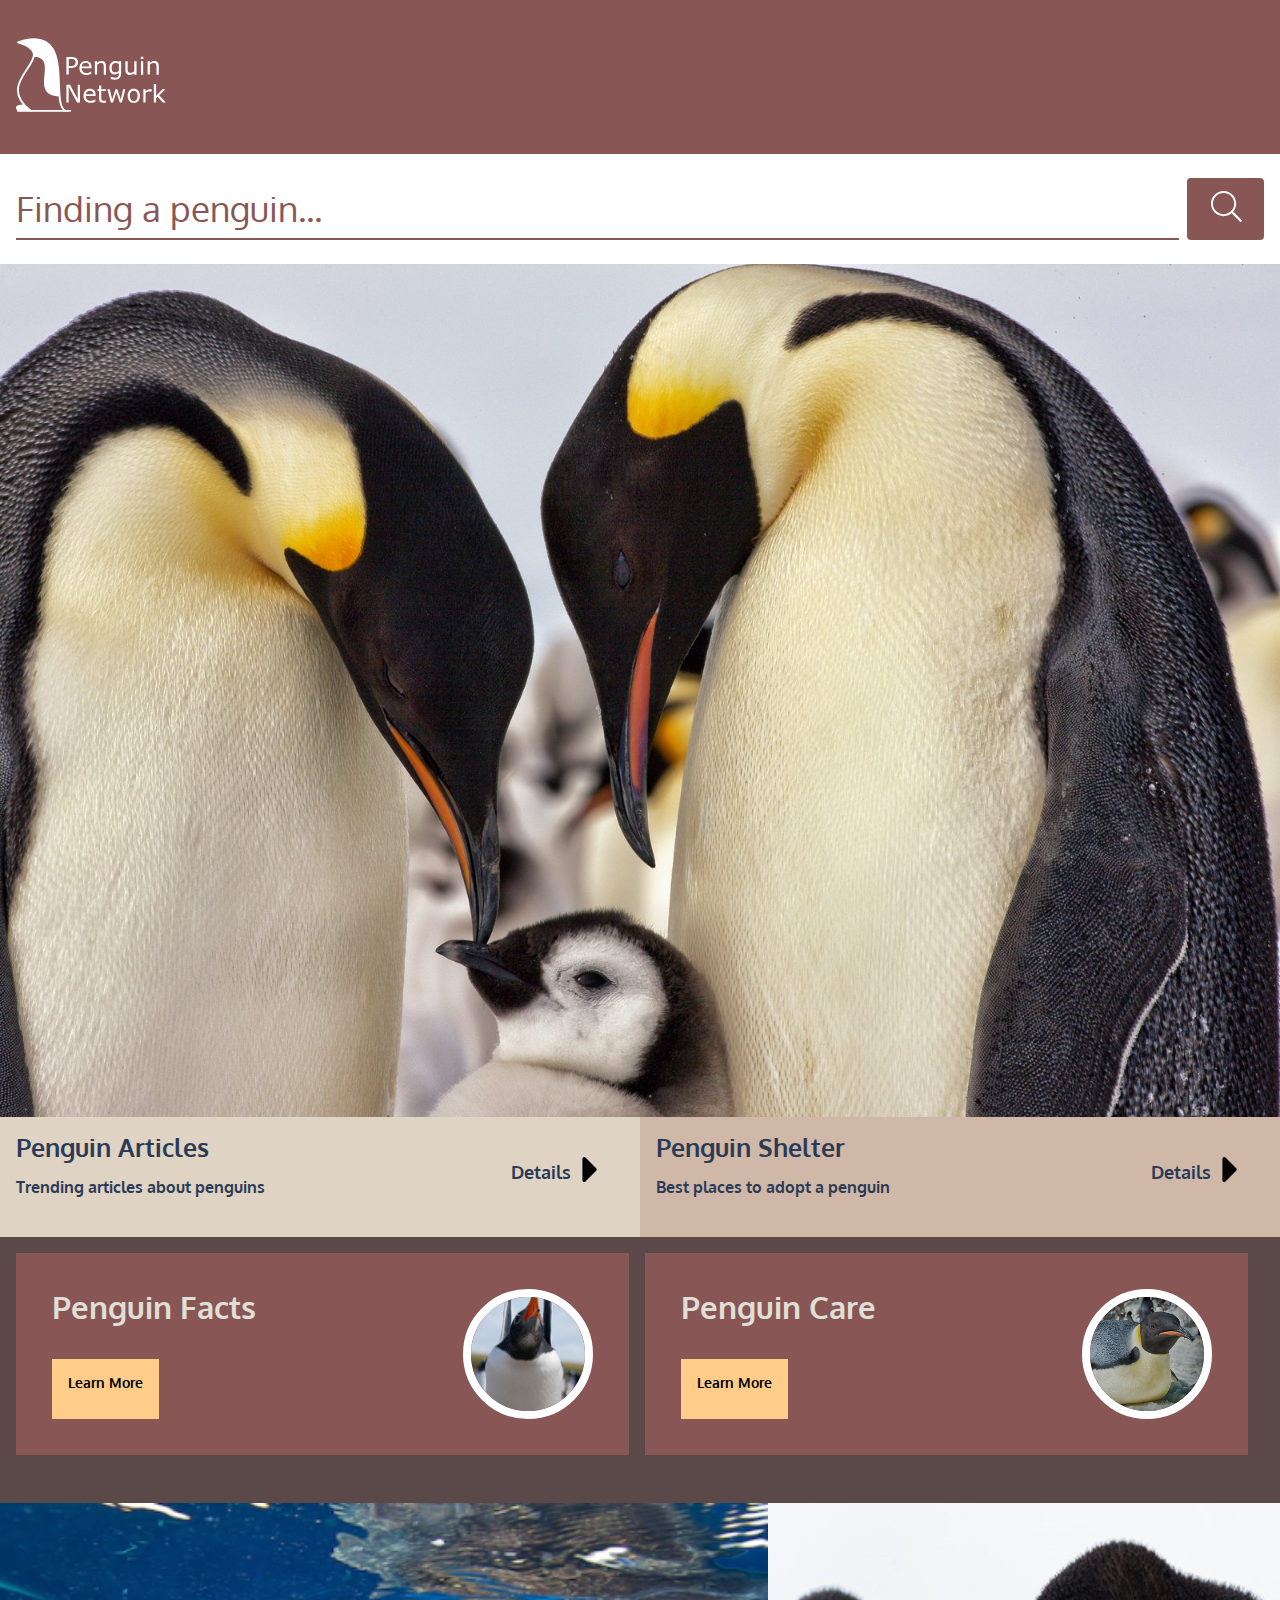
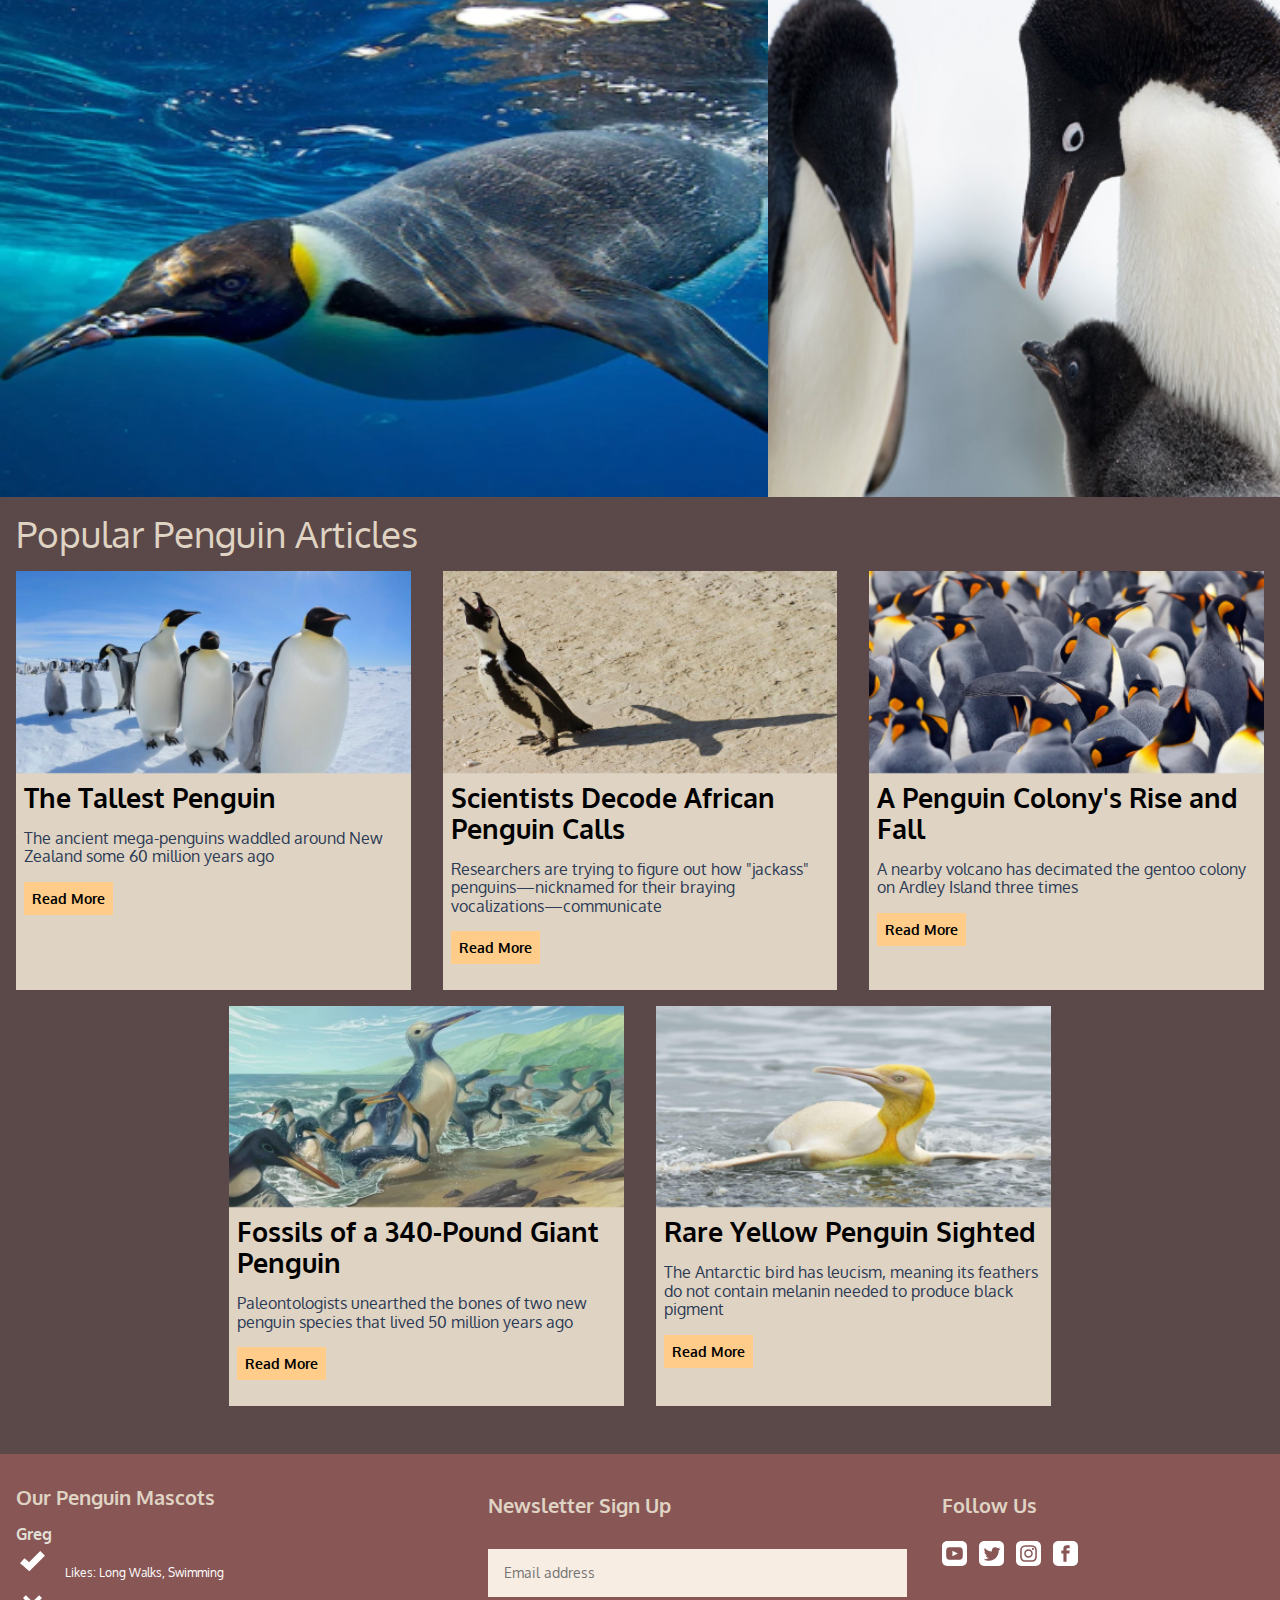
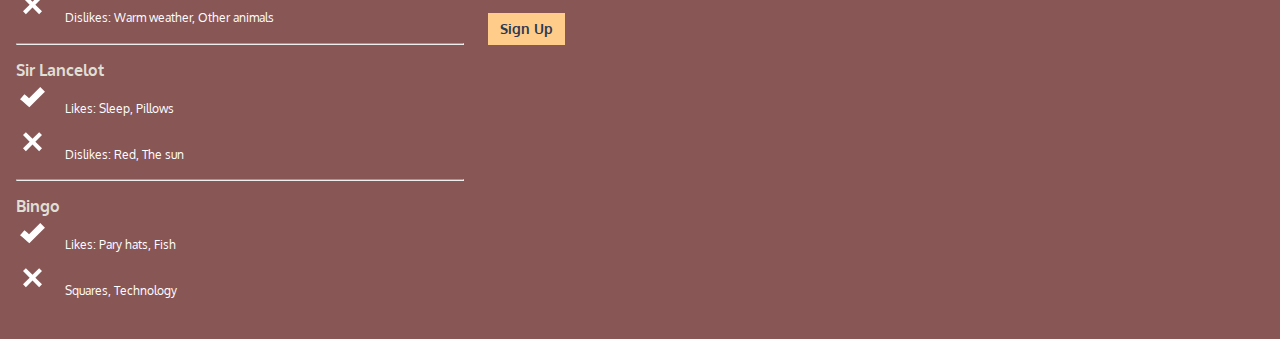
==== commit 17b29c22: "c" ====
--- a/deploy/index.html
+++ b/deploy/index.html
@@ -119,7 +119,7 @@
 <!--- ARTICLES -->
     <ul>
       <li class="tall article">
-        <img class="large-images" src="img/main/penguinarticle1.png" alt="the tallest penguin">
+        <img class="large-images" src="img/main/figtallpengu.png" alt="the tallest penguin">
          <div class="article-box">
           <h4 class="article-name">The Tallest Penguin</h4>
           <p class="article-text">The ancient mega-penguins waddled around New Zealand some 60 million years ago</p>
@@ -129,7 +129,7 @@
 
 
       <li class="call article">
-        <img class="large-images" src="img/main/penguinarticle2.jpeg" alt="penguin call">      
+        <img class="large-images" src="img/main/figsmallpengu.png" alt="penguin call">      
          <div class="article-box">
            <h4 class="article-name">Scientists Decode African Penguin Calls</h4>
            <p class="article-text">Researchers are trying to figure out how "jackass" penguins—nicknamed for their braying vocalizations—communicate</p>
@@ -139,7 +139,7 @@
   
 
       <li class="rise article">
-        <img class="large-images" src="img/main/penguinarticle3.png" alt="penguin colony">
+        <img class="large-images" src="img/main/figmanypengu.png" alt="penguin colony">
         <div class="article-box">
           <h4 class="article-name">A Penguin Colony's Rise and Fall</h4>
            <p class="article-text">A nearby volcano has decimated the gentoo colony on Ardley Island three times</p>
@@ -148,7 +148,7 @@
       </li>
 
       <li class="fossil article">
-        <img class="large-images" src="img/main/penguinarticle4.png" alt="penguin fossil">
+        <img class="large-images" src="img/main/figfossilpengu.png" alt="penguin fossil">
         <div class="article-box">
           <h4 class="article-name">Fossils of a 340-Pound Giant Penguin</h4>
           <p class="article-text">Paleontologists unearthed the bones of two new penguin species that lived 50 million years ago</p>
@@ -157,7 +157,7 @@
       </li>
         
       <li class="rare article">
-        <img class="large-images" src="img/main/penguinarticle5.jpeg" alt="yellow penguin">
+        <img class="large-images" src="img/main/figyellowpengu.png" alt="yellow penguin">
         <div class="article-box">
           <h4 class="article-name">Rare Yellow Penguin Sighted</h4>
           <p class="article-text">The Antarctic bird has leucism, meaning its feathers do not contain melanin needed to produce black pigment</p>
--- a/deploy/css/styles.css
+++ b/deploy/css/styles.css
@@ -332,6 +332,12 @@
   grid-template-columns: 16px auto 16px;
   grid-template-areas: ". content .";
 }
+@media (min-width: 1400px) {
+  .container {
+    grid-template-columns: auto 1500px auto;
+    grid-template-areas: ". content .";
+  }
+}
 
 .content {
   grid-area: content;
@@ -752,10 +758,11 @@
   .articles ul .rare {
     grid-area: a5;
   }
-}
-.articles ul .article {
-  margin-right: 16px;
-  margin-bottom: 16px;
+  .articles ul .article {
+    margin-right: 16px;
+    margin-left: 16px;
+    margin-bottom: 16px;
+  }
 }
 @media (min-width: 1200px) {
   .articles ul {
@@ -817,7 +824,7 @@
   background-color: #DFD3C3;
   padding: 16px 16px 16px;
   display: grid;
-  grid-template-columns: repeat 2 1fr;
+  grid-template-columns: repeat 2, 1fr;
   grid-template-areas: "pt1 pt3" "pt2 pt3";
 }
 .infopage .trending .penguin18 {
@@ -838,7 +845,7 @@
   background-color: #D0B8A8;
   padding: 16px 16px 16px;
   display: grid;
-  grid-template-columns: repeat 2 1fr;
+  grid-template-columns: repeat 2, 1fr;
   grid-template-areas: "pt1 pt3" "pt2 pt3";
 }
 .infopage .shelter .penguin18 {
@@ -858,7 +865,7 @@
 @media (min-width: 768px) {
   .infopage {
     display: grid;
-    grid-template-columns: repeat(3 1fr);
+    grid-template-columns: repeat(3, 1fr);
     grid-template-areas: "uh1 uh2  uh2";
   }
   .infopage .trending {
@@ -866,7 +873,7 @@
     background-color: #DFD3C3;
     padding: 16px 16px;
     display: grid;
-    grid-template-columns: repeat 2 1fr;
+    grid-template-columns: repeat 2, 1fr;
     grid-template-areas: "pt1 pt3" "pt2 pt3";
   }
   .infopage .trending .penguin18 {
@@ -886,7 +893,7 @@
     background-color: #D0B8A8;
     padding: 16px 16px 16px;
     display: grid;
-    grid-template-columns: repeat 2 1fr;
+    grid-template-columns: repeat 2, 1fr;
     grid-template-areas: "pt1 pt3" "pt2 pt3";
   }
   .infopage .shelter .penguin18 {
@@ -905,7 +912,7 @@
 @media (min-width: 992px) {
   .infopage {
     display: grid;
-    grid-template-columns: repeat(2 1fr);
+    grid-template-columns: repeat(2, 1fr);
     grid-template-areas: "uh1 uh2";
   }
   .infopage .trending {
@@ -947,6 +954,21 @@
   .infopage {
     display: grid;
     grid-template-columns: 1fr 1fr;
+  }
+  .infopage .trending {
+    grid-area: uh1;
+    background-color: #DFD3C3;
+  }
+  .infopage .trending .detail {
+    display: initial;
+    grid-area: pen2;
+  }
+  .infopage .shelter {
+    grid-area: uh2;
+    background-color: #D0B8A8;
+  }
+  .infopage .shelter .detail {
+    display: initial;
   }
 }
 
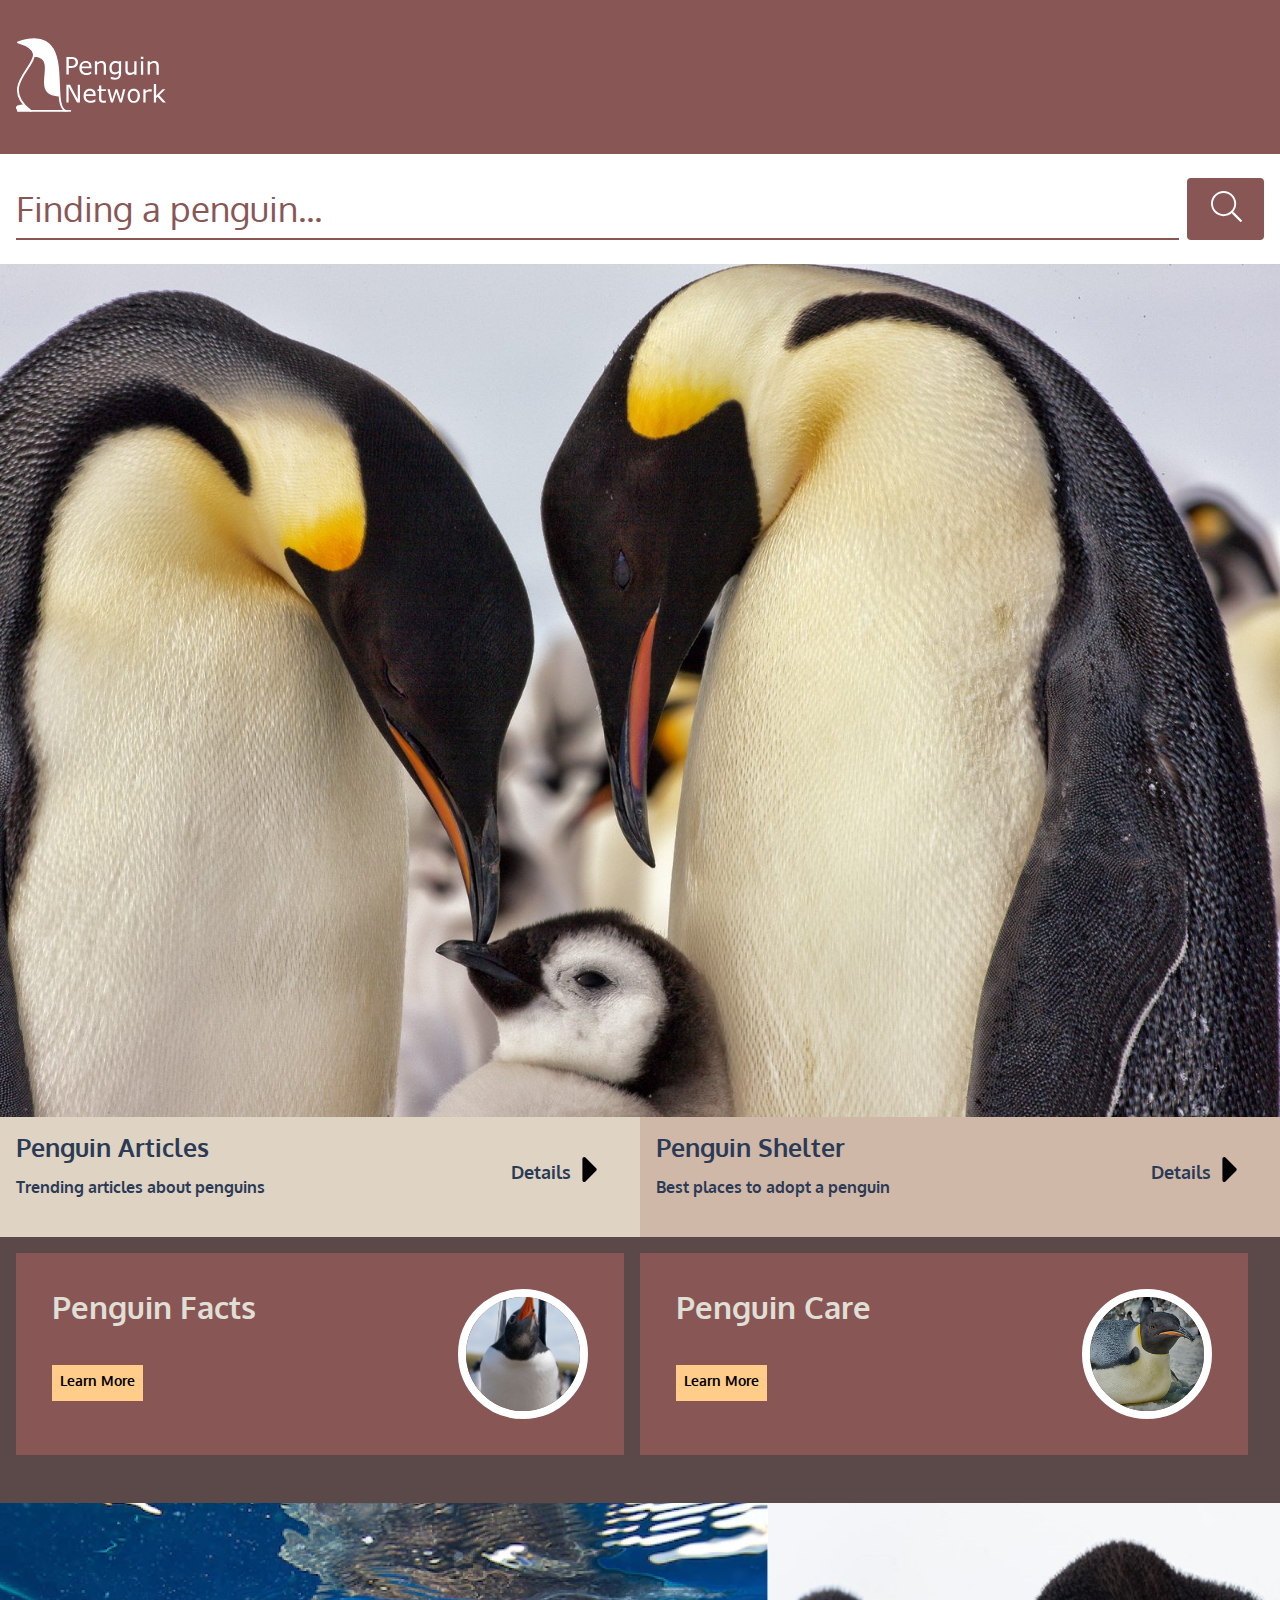
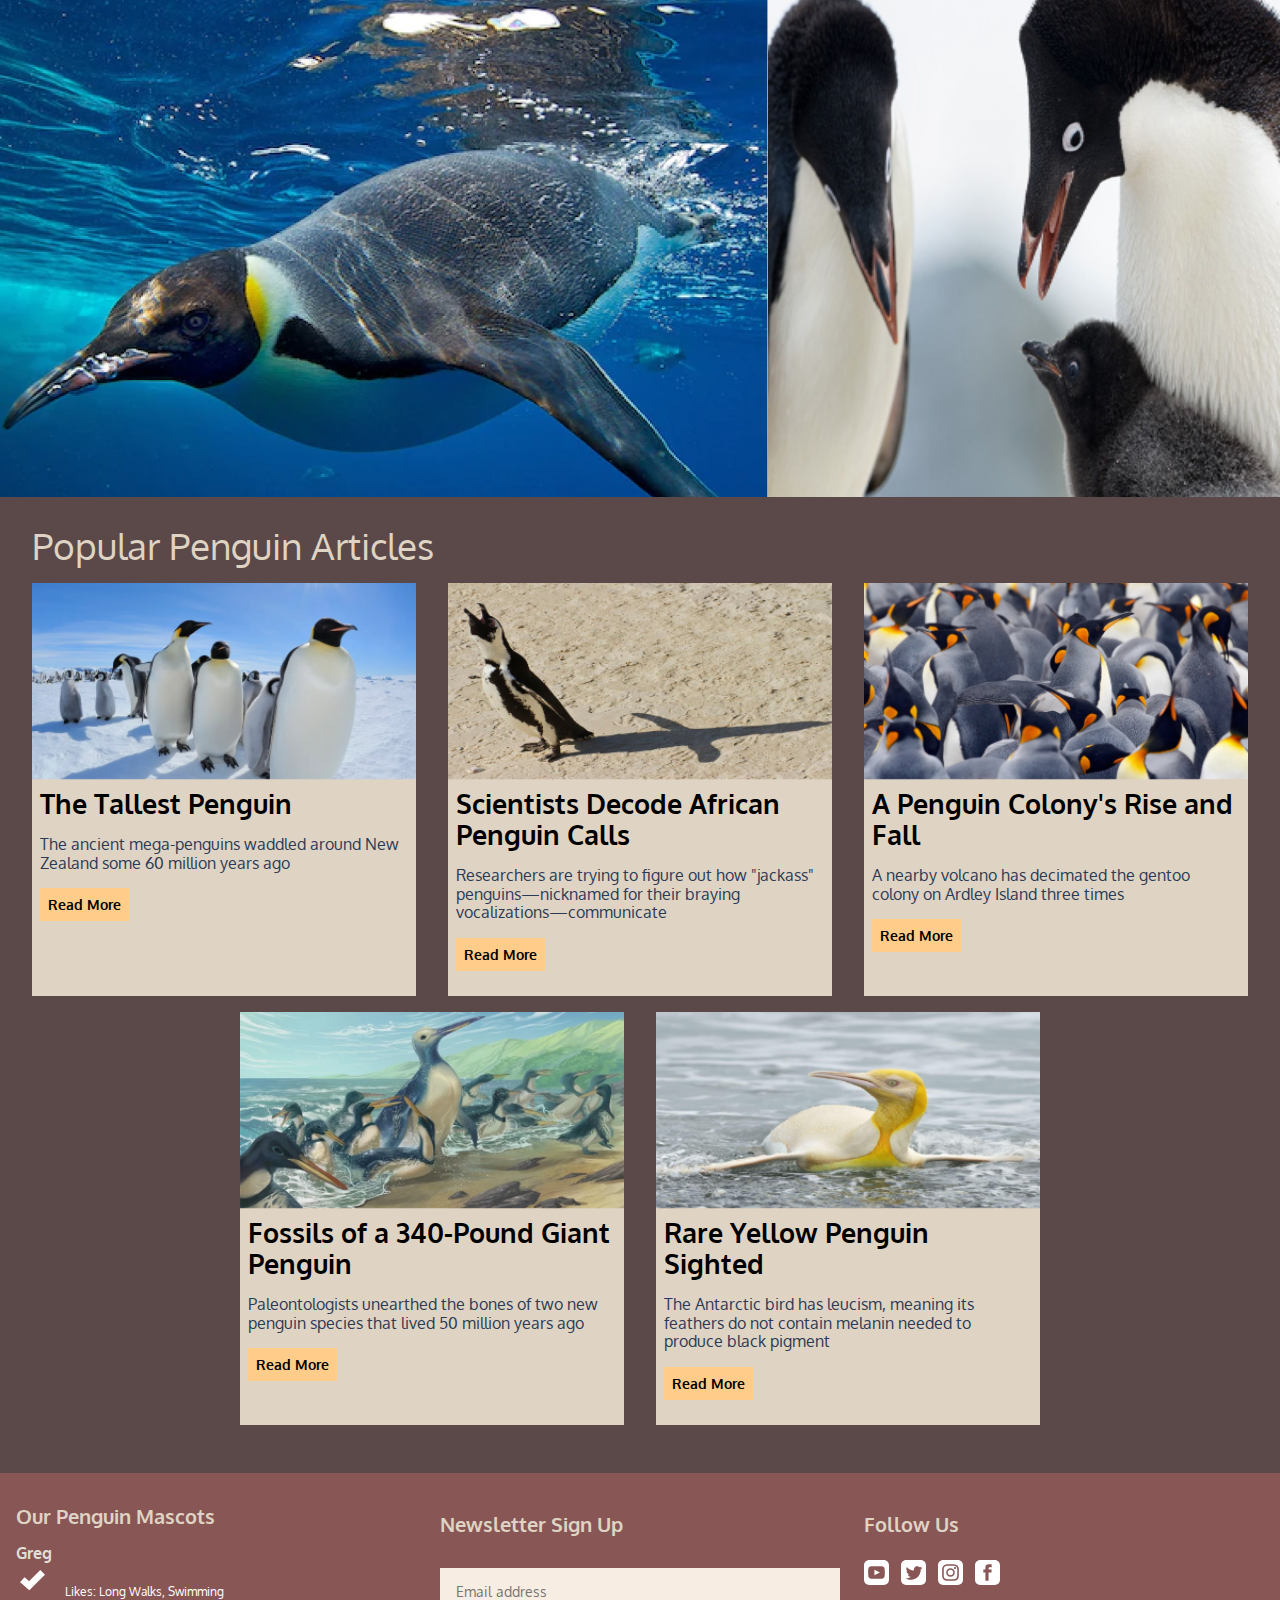
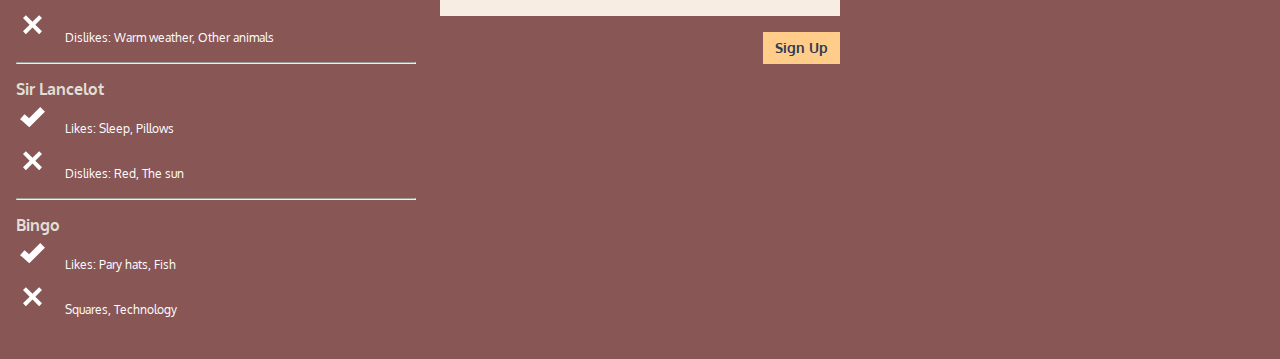
==== commit 8ace8e56: "rtyu" ====
--- a/deploy/index.html
+++ b/deploy/index.html
@@ -97,7 +97,7 @@
 <!--- MAIN IMAGES-->
 <section class="center">
   
-   <img class="swim large-images" src="img/main/swimpengu.png" alt="penguin swimming">
+   <img class="swim large-images" src="img/main/xlpengu.jpg" alt="penguin swimming">
  
 
   
@@ -111,8 +111,8 @@
 </section>
 
 <!--- ARTICLE SECTION-->
-<section>
-  <div class="articles">
+<section class="container">
+  <div class="articles content">
     <div>
   <h2 class="h2">Popular Penguin Articles</h2>
 
@@ -247,9 +247,9 @@
     <h2 class="h2">Newsletter Sign Up</h2>
         <form action="#">
           <input class="input" type="text" placeholder="Email address" name="mail" required>
-      
+          <div>
             <input type="button" class="signup-button" value="Sign Up">
-    
+          </div>
       </form>
     </div>
  </div>
--- a/deploy/css/styles.css
+++ b/deploy/css/styles.css
@@ -334,7 +334,8 @@
 }
 @media (min-width: 1400px) {
   .container {
-    grid-template-columns: auto 1500px auto;
+    display: grid;
+    grid-template-columns: auto 1600px auto;
     grid-template-areas: ". content .";
   }
 }
@@ -496,7 +497,6 @@
   margin-bottom: 16px;
   background-color: #F8EDE3;
   color: #2B3A55;
-  width: 90%;
 }
 
 .icon {
@@ -512,6 +512,11 @@
   height: 150px;
 }
 
+.button:hover {
+  background-color: #555555;
+  color: #fff;
+}
+
 /* =============
     Forms
 ============= */
@@ -605,10 +610,16 @@
 .bottom .content {
   margin-top: 24px;
 }
+.bottom .content .signup form {
+  display: flex;
+  flex-flow: wrap;
+  justify-content: end;
+}
 .bottom .content .signup form input {
   color: #2B3A55;
   font-family: "Oxygen", sans-serif;
   font-size: 14px;
+  width: 100%;
   border: none;
 }
 .bottom .content .signup form .signup-button {
@@ -618,13 +629,12 @@
   font-weight: bold;
   border: none;
   padding: 8px 12px 8px 12px;
-  justify-content: end;
 }
 @media (min-width: 768px) {
   .bottom {
     display: grid;
     grid-column-gap: 12px;
-    grid-template-columns: repeat(2 1fr);
+    grid-template-columns: repeat(2, 1fr);
     grid-template-areas: "m1 m2" "m3 m4" "m5 .";
   }
   .bottom .greg {
@@ -647,7 +657,7 @@
   .bottom {
     display: grid;
     grid-column-gap: 24px;
-    grid-template-columns: repeat(2 1fr);
+    grid-template-columns: repeat(2, 1fr);
     grid-template-areas: "m1 m2" "m3 m4" "m5 .";
   }
   .bottom .greg {
@@ -669,7 +679,7 @@
 @media (min-width: 1200px) {
   .bottom {
     display: grid;
-    grid-template-columns: repeat(3 1fr);
+    grid-template-columns: repeat(3, 1fr);
     grid-template-areas: "m1 m2 m4" "m3 . ." "m5 . .";
   }
   .bottom .greg {
@@ -689,10 +699,6 @@
   }
 }
 @media (min-width: 1400px) {
-  .bottom {
-    margin-left: 80px;
-    margin-right: 80px;
-  }
   .bottom .popular-penguin {
     margin-left: 80px;
   }
@@ -740,7 +746,7 @@
 @media (min-width: 768px) {
   .articles ul {
     display: grid;
-    grid-template-columns: 4 repeat 1fr;
+    grid-template-columns: repeat(4, 1fr);
     grid-template-areas: "a1 a1 a2 a2" "a3 a3 a4 a4" ". a5 a5 .";
   }
   .articles ul .tall {
@@ -1033,13 +1039,16 @@
   }
   .center .swim {
     grid-area: ce1;
+    height: auto;
   }
   .center .three {
     grid-area: ce2;
+    height: 570px;
   }
   .center .four {
     grid-area: ce3;
     display: initial;
+    height: 500px;
   }
 }
 
@@ -1091,7 +1100,7 @@
 @media (min-width: 768px) {
   .middle {
     display: grid;
-    grid-template-columns: repeat(4 1fr);
+    grid-template-columns: repeat(4, 1fr);
     grid-template-areas: "f1 f1 f2 f2";
   }
   .middle .facts {
@@ -1107,7 +1116,7 @@
 @media (min-width: 992px) {
   .middle {
     display: grid;
-    grid-template-columns: repeat(4 1fr);
+    grid-template-columns: repeat(4, 1fr);
     grid-template-areas: "f1 f1 f2 f2";
   }
   .middle .facts {
@@ -1120,7 +1129,7 @@
 @media (min-width: 1200px) {
   .middle {
     display: grid;
-    grid-template-columns: repeat(4 1fr);
+    grid-template-columns: repeat(4, 1fr);
     grid-template-areas: "f1 f1 f2 f2";
   }
   .middle .facts {
@@ -1141,7 +1150,7 @@
 
 .bars {
   display: grid;
-  grid-template-columns: repeat(2 1fr);
+  grid-template-columns: repeat(2, 1fr);
   grid-template-areas: "l1 l2" "l3 l2";
   padding: 16px;
 }
@@ -1155,7 +1164,8 @@
 .bars .buttons {
   grid-area: l3;
   width: fit-content;
-  padding: 16px;
+  padding: 8px;
+  height: 20px;
 }
 @media (min-width: 768px) {
   .bars {
